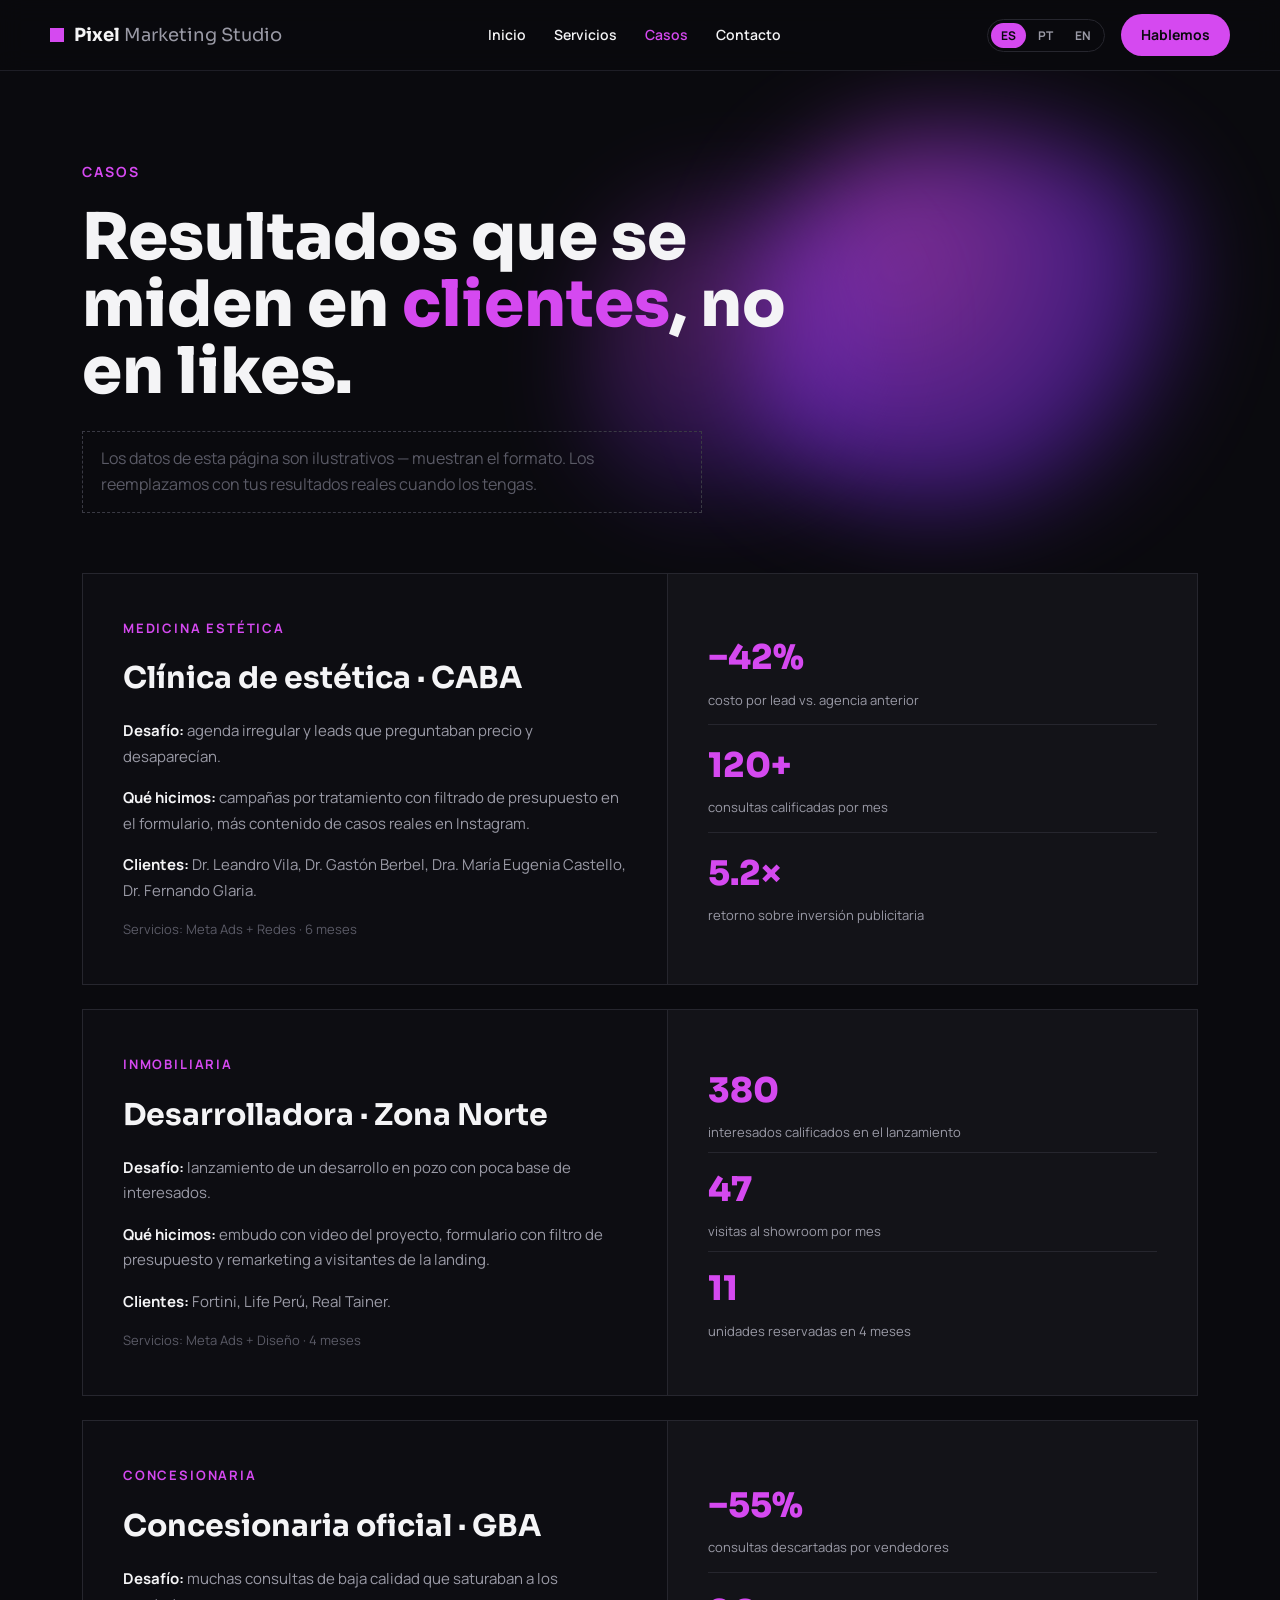
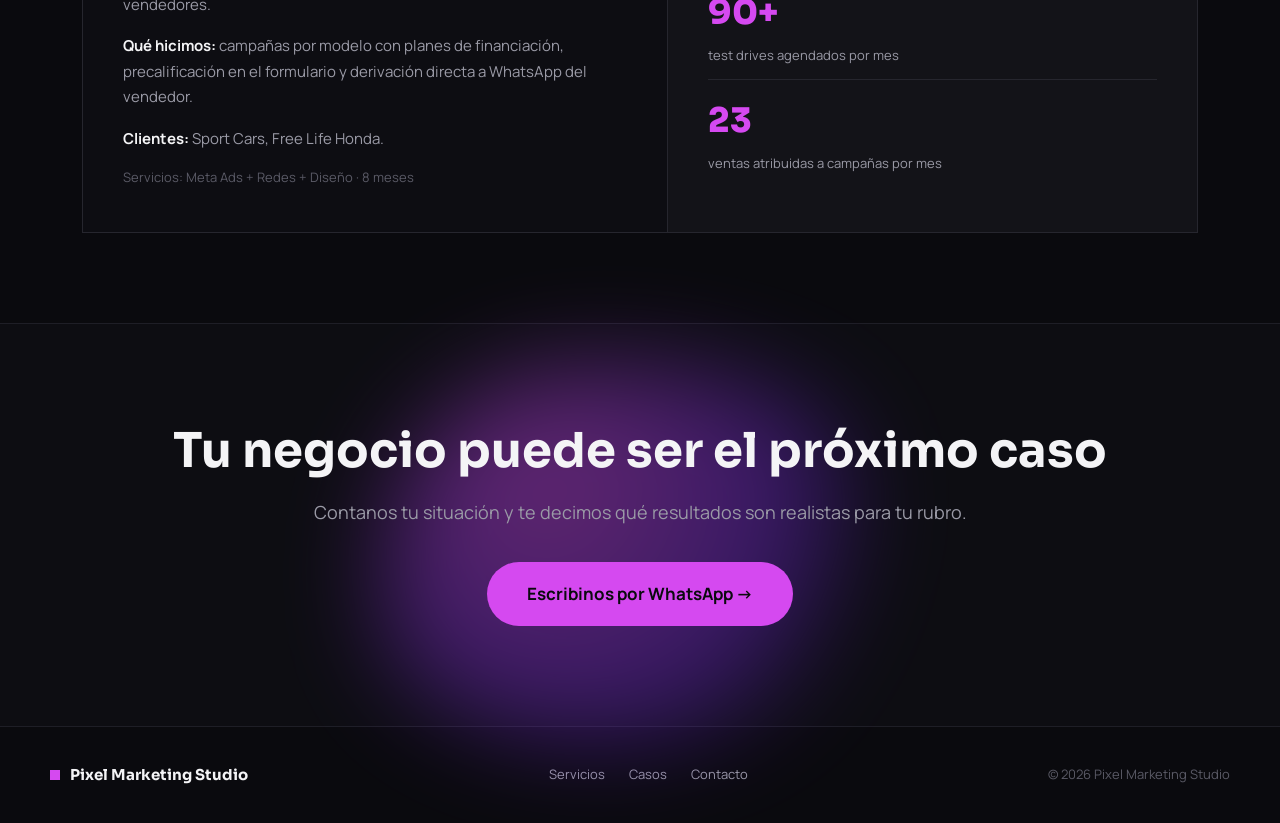
==== casos.html @ cdc68a5f "feat: optimizacion web y movil de pixel marketing studio" ====
<!DOCTYPE html>
<html lang="es">
<head>
  <meta charset="utf-8">
  <meta name="viewport" content="width=device-width, initial-scale=1">
  <title>Casos — Pixel Marketing Studio</title>
  <meta name="description" content="Resultados reales de nuestros clientes: medicina estética, inmobiliaria y concesionarias. Casos con métricas que se miden en clientes, no en likes.">
  <meta name="theme-color" content="#0A0A0E">
  <meta property="og:title" content="Casos — Pixel Marketing Studio">
  <meta property="og:description" content="Resultados que se miden en clientes, no en likes.">
  <link rel="preconnect" href="https://fonts.googleapis.com">
  <link rel="preconnect" href="https://fonts.gstatic.com" crossorigin>
  <link href="https://fonts.googleapis.com/css2?family=Sora:wght@400;600;700;800&family=Manrope:wght@400;500;600;700&display=swap" rel="stylesheet">
  <link rel="stylesheet" href="styles.css">
</head>
<body>

  <!-- NAV -->
  <nav class="nav">
    <div class="container nav__inner">
      <a href="index.html" class="nav__logo">
        <span class="nav__logo-dot"></span>
        <span class="nav__logo-text">Pixel<span> Marketing Studio</span></span>
      </a>
      <div class="nav__links">
        <a href="index.html">Inicio</a>
        <a href="servicios.html">Servicios</a>
        <a href="casos.html" class="active">Casos</a>
        <a href="contacto.html">Contacto</a>
      </div>
      <div class="nav__right">
        <div class="nav__lang">
          <span class="nav__lang-active">ES</span>
          <span class="nav__lang-inactive" title="Em breve">PT</span>
          <span class="nav__lang-inactive" title="Coming soon">EN</span>
        </div>
        <a href="#" data-wa-link class="btn btn--primary btn--sm" target="_blank">Hablemos</a>
        <button class="nav__burger" aria-label="Menú">
          <span></span><span></span><span></span>
        </button>
      </div>
    </div>
    <div class="nav__mobile-menu">
      <a href="index.html">Inicio</a>
      <a href="servicios.html">Servicios</a>
      <a href="casos.html" class="active">Casos</a>
      <a href="contacto.html">Contacto</a>
      <a href="#" data-wa-link class="btn btn--primary" target="_blank">Hablemos</a>
    </div>
  </nav>

  <!-- HEADER -->
  <section class="hero hero--page">
    <div class="container" style="position:relative;isolation:isolate">
      <div class="blob blob--hero-a" aria-hidden="true"></div>
      <div class="blob blob--hero-b" aria-hidden="true"></div>
      <p class="section-label section-label--lg">Casos</p>
      <h1 class="heading-xl" style="max-width:760px;text-wrap:pretty">Resultados que se miden en <span class="text-accent">clientes</span>, no en likes.</h1>
      <p class="text-dim" style="font-size:16px;line-height:1.6;max-width:620px;margin:26px 0 0;border:1px dashed #3A3A44;padding:14px 18px">Los datos de esta página son ilustrativos — muestran el formato. Los reemplazamos con tus resultados reales cuando los tengas.</p>
    </div>
  </section>

  <!-- CASOS -->
  <section>
    <div class="container" style="padding:0 32px 90px;display:grid;gap:24px">

      <!-- Caso 1 -->
      <div class="case-card animate-on-scroll">
        <div class="case-card__info">
          <p class="section-label" style="margin:0">Medicina estética</p>
          <h2 class="heading-sm">Clínica de estética · CABA</h2>
          <p class="text-muted" style="font-size:15px;line-height:1.7"><strong style="color:#F4F4F6">Desafío:</strong> agenda irregular y leads que preguntaban precio y desaparecían.</p>
          <p class="text-muted" style="font-size:15px;line-height:1.7"><strong style="color:#F4F4F6">Qué hicimos:</strong> campañas por tratamiento con filtrado de presupuesto en el formulario, más contenido de casos reales en Instagram.</p>
          <p class="text-muted" style="font-size:15px;line-height:1.7"><strong style="color:#F4F4F6">Clientes:</strong> Dr. Leandro Vila, Dr. Gastón Berbel, Dra. María Eugenia Castello, Dr. Fernando Glaria.</p>
          <p class="text-dim" style="font-size:13px;margin:auto 0 0">Servicios: Meta Ads + Redes · 6 meses</p>
        </div>
        <div class="case-card__stats">
          <div class="case-card__stat">
            <p class="case-card__stat-value">−42%</p>
            <p class="case-card__stat-label">costo por lead vs. agencia anterior</p>
          </div>
          <div class="case-card__stat">
            <p class="case-card__stat-value">120+</p>
            <p class="case-card__stat-label">consultas calificadas por mes</p>
          </div>
          <div class="case-card__stat">
            <p class="case-card__stat-value">5.2×</p>
            <p class="case-card__stat-label">retorno sobre inversión publicitaria</p>
          </div>
        </div>
      </div>

      <!-- Caso 2 -->
      <div class="case-card animate-on-scroll">
        <div class="case-card__info">
          <p class="section-label" style="margin:0">Inmobiliaria</p>
          <h2 class="heading-sm">Desarrolladora · Zona Norte</h2>
          <p class="text-muted" style="font-size:15px;line-height:1.7"><strong style="color:#F4F4F6">Desafío:</strong> lanzamiento de un desarrollo en pozo con poca base de interesados.</p>
          <p class="text-muted" style="font-size:15px;line-height:1.7"><strong style="color:#F4F4F6">Qué hicimos:</strong> embudo con video del proyecto, formulario con filtro de presupuesto y remarketing a visitantes de la landing.</p>
          <p class="text-muted" style="font-size:15px;line-height:1.7"><strong style="color:#F4F4F6">Clientes:</strong> Fortini, Life Perú, Real Tainer.</p>
          <p class="text-dim" style="font-size:13px;margin:auto 0 0">Servicios: Meta Ads + Diseño · 4 meses</p>
        </div>
        <div class="case-card__stats">
          <div class="case-card__stat">
            <p class="case-card__stat-value">380</p>
            <p class="case-card__stat-label">interesados calificados en el lanzamiento</p>
          </div>
          <div class="case-card__stat">
            <p class="case-card__stat-value">47</p>
            <p class="case-card__stat-label">visitas al showroom por mes</p>
          </div>
          <div class="case-card__stat">
            <p class="case-card__stat-value">11</p>
            <p class="case-card__stat-label">unidades reservadas en 4 meses</p>
          </div>
        </div>
      </div>

      <!-- Caso 3 -->
      <div class="case-card animate-on-scroll">
        <div class="case-card__info">
          <p class="section-label" style="margin:0">Concesionaria</p>
          <h2 class="heading-sm">Concesionaria oficial · GBA</h2>
          <p class="text-muted" style="font-size:15px;line-height:1.7"><strong style="color:#F4F4F6">Desafío:</strong> muchas consultas de baja calidad que saturaban a los vendedores.</p>
          <p class="text-muted" style="font-size:15px;line-height:1.7"><strong style="color:#F4F4F6">Qué hicimos:</strong> campañas por modelo con planes de financiación, precalificación en el formulario y derivación directa a WhatsApp del vendedor.</p>
          <p class="text-muted" style="font-size:15px;line-height:1.7"><strong style="color:#F4F4F6">Clientes:</strong> Sport Cars, Free Life Honda.</p>
          <p class="text-dim" style="font-size:13px;margin:auto 0 0">Servicios: Meta Ads + Redes + Diseño · 8 meses</p>
        </div>
        <div class="case-card__stats">
          <div class="case-card__stat">
            <p class="case-card__stat-value">−55%</p>
            <p class="case-card__stat-label">consultas descartadas por vendedores</p>
          </div>
          <div class="case-card__stat">
            <p class="case-card__stat-value">90+</p>
            <p class="case-card__stat-label">test drives agendados por mes</p>
          </div>
          <div class="case-card__stat">
            <p class="case-card__stat-value">23</p>
            <p class="case-card__stat-label">ventas atribuidas a campañas por mes</p>
          </div>
        </div>
      </div>

    </div>
  </section>

  <!-- CTA -->
  <section class="section--alt">
    <div class="container cta-section" style="position:relative;isolation:isolate;padding:100px 32px">
      <div class="blob blob--cta" aria-hidden="true"></div>
      <h2 class="heading-lg animate-on-scroll" style="margin-bottom:20px;text-wrap:pretty">Tu negocio puede ser el próximo caso</h2>
      <p class="text-muted animate-on-scroll" style="font-size:18px;margin-bottom:36px">Contanos tu situación y te decimos qué resultados son realistas para tu rubro.</p>
      <a href="#" data-wa-link class="btn btn--primary btn--lg animate-on-scroll" target="_blank">Escribinos por WhatsApp →</a>
    </div>
  </section>

  <!-- FOOTER -->
  <footer class="footer">
    <div class="container footer__inner">
      <div class="footer__brand">
        <span class="footer__brand-dot"></span>
        <span class="footer__brand-name">Pixel Marketing Studio</span>
      </div>
      <div class="footer__links">
        <a href="servicios.html">Servicios</a>
        <a href="casos.html">Casos</a>
        <a href="contacto.html">Contacto</a>
      </div>
      <p class="footer__copy">© 2026 Pixel Marketing Studio</p>
    </div>
  </footer>

  <script src="main.js"></script>
</body>
</html>
---- styles.css ----
/* ═══════════════════════════════════════════════════════════
   Pixel Marketing Studio — Design System
   ═══════════════════════════════════════════════════════════ */

/* ── Reset & Base ─────────────────────────────────────── */
*,*::before,*::after{box-sizing:border-box;margin:0;padding:0}
html{scroll-behavior:smooth;-webkit-text-size-adjust:100%}
body{margin:0;background:#0A0A0E;color:#F4F4F6;font-family:'Manrope',sans-serif;line-height:1.6;overflow-x:hidden}
a{color:#F4F4F6;text-decoration:none;transition:color .25s ease}
a:hover{color:#D549F0}
::selection{background:#D549F0;color:#0A0A0E}
img{max-width:100%;height:auto;display:block}

/* ── Animations ───────────────────────────────────────── */
@keyframes pixelBlink{
  0%,100%{opacity:.12;transform:scale(.85)}
  50%{opacity:1;transform:scale(1)}
}
@keyframes splashText{
  from{opacity:0;transform:translateY(10px)}
  to{opacity:1;transform:translateY(0)}
}
@keyframes blobMorph{
  0%{border-radius:42% 58% 55% 45%/55% 45% 62% 38%;transform:translate(0,0) rotate(0deg) scale(1)}
  50%{border-radius:58% 42% 40% 60%/45% 60% 40% 55%;transform:translate(40px,-30px) rotate(10deg) scale(1.1)}
  100%{border-radius:45% 55% 60% 40%/60% 40% 55% 45%;transform:translate(-30px,25px) rotate(-8deg) scale(.95)}
}
@keyframes fadeIn{
  from{opacity:0;transform:translateY(20px)}
  to{opacity:1;transform:translateY(0)}
}
@keyframes fadeOut{
  from{opacity:1}
  to{opacity:0}
}

/* ── Utility ──────────────────────────────────────────── */
.container{max-width:1180px;margin:0 auto;padding-left:32px;padding-right:32px}
.section-label{color:#D549F0;font-weight:700;font-size:13px;letter-spacing:.14em;text-transform:uppercase;margin:0 0 14px}
.section-label--lg{font-size:14px;margin-bottom:20px}
.heading-xl{font-family:'Sora',sans-serif;font-weight:800;font-size:clamp(38px,5.5vw,64px);line-height:1.05;margin:0}
.heading-lg{font-family:'Sora',sans-serif;font-weight:700;font-size:clamp(30px,4.5vw,48px);line-height:1.12;margin:0}
.heading-md{font-family:'Sora',sans-serif;font-weight:700;font-size:clamp(24px,3.5vw,40px);margin:0}
.heading-sm{font-family:'Sora',sans-serif;font-weight:700;font-size:clamp(20px,2.5vw,30px);margin:0}
.text-muted{color:#9A9AA6}
.text-dim{color:#5A5A66}
.text-accent{color:#D549F0}
.sora{font-family:'Sora',sans-serif}

/* ── Blob (decorative gradient) ───────────────────────── */
.blob{position:absolute;pointer-events:none;z-index:-1;
  background:radial-gradient(circle at 32% 32%,#E44FFF 0%,#6D28D9 58%,transparent 76%);
  filter:blur(48px);border-radius:42% 58% 55% 45%/55% 45% 62% 38%}
.blob--hero-a{width:min(460px,50vw);height:380px;top:-30px;right:20px;opacity:.55;animation:blobMorph 18s ease-in-out 0s infinite alternate}
.blob--hero-b{width:min(320px,35vw);height:300px;bottom:10px;left:46%;opacity:.28;animation:blobMorph 14s ease-in-out -6s infinite alternate}
.blob--cta{width:min(520px,60vw);height:380px;top:40px;left:50%;margin-left:-260px;opacity:.4;animation:blobMorph 16s ease-in-out -3s infinite alternate}
.blob--lema{width:min(480px,55vw);height:360px;top:60px;left:50%;margin-left:-240px;opacity:.32;animation:blobMorph 17s ease-in-out -2s infinite alternate}

/* ── Splash Screen ────────────────────────────────────── */
.splash{position:fixed;inset:0;background:#0A0A0E;z-index:100;display:flex;flex-direction:column;align-items:center;justify-content:center;gap:28px;transition:opacity .6s ease}
.splash.fade-out{opacity:0;pointer-events:none}
.splash__grid{display:grid;grid-template-columns:repeat(3,20px);gap:7px}
.splash__pixel{width:20px;height:20px}
.splash__text{display:flex;flex-direction:column;align-items:center;gap:6px;animation:splashText .7s ease .3s both}
.splash__brand{font-family:'Sora',sans-serif;font-weight:800;font-size:30px;color:#F4F4F6;letter-spacing:-.02em}
.splash__sub{font-family:'Manrope',sans-serif;font-weight:600;font-size:13px;color:#9A9AA6;letter-spacing:.28em;text-transform:uppercase}

/* ── Nav ──────────────────────────────────────────────── */
.nav{position:sticky;top:0;z-index:50;background:rgba(10,10,14,.85);backdrop-filter:blur(12px);-webkit-backdrop-filter:blur(12px);border-bottom:1px solid #1E1E26}
.nav__inner{display:flex;align-items:center;justify-content:space-between;gap:24px;padding:14px 0}
.nav__logo{display:flex;align-items:center;gap:10px}
.nav__logo-dot{width:14px;height:14px;background:#D549F0;display:inline-block;flex-shrink:0}
.nav__logo-text{font-family:'Sora',sans-serif;font-weight:700;font-size:18px;color:#F4F4F6}
.nav__logo-text span{color:#9A9AA6;font-weight:400}
.nav__links{display:flex;align-items:center;gap:28px;font-size:14px;font-weight:600}
.nav__links a.active{color:#D549F0}
.nav__right{display:flex;align-items:center;gap:16px}
.nav__lang{display:flex;gap:2px;border:1px solid #26262E;border-radius:999px;padding:3px;font-size:12px;font-weight:700}
.nav__lang-active{background:#D549F0;color:#0A0A0E;padding:3px 10px;border-radius:999px}
.nav__lang-inactive{color:#9A9AA6;padding:3px 10px}

/* Mobile burger */
.nav__burger{display:none;flex-direction:column;gap:5px;background:none;border:none;cursor:pointer;padding:6px;z-index:60}
.nav__burger span{display:block;width:24px;height:2px;background:#F4F4F6;border-radius:2px;transition:all .3s ease}
.nav__burger.open span:nth-child(1){transform:rotate(45deg) translate(5px,5px)}
.nav__burger.open span:nth-child(2){opacity:0}
.nav__burger.open span:nth-child(3){transform:rotate(-45deg) translate(5px,-5px)}

/* Mobile menu overlay */
.nav__mobile-menu{display:none;position:fixed;inset:0;top:56px;background:rgba(10,10,14,.97);backdrop-filter:blur(20px);-webkit-backdrop-filter:blur(20px);z-index:49;flex-direction:column;align-items:center;justify-content:center;gap:32px}
.nav__mobile-menu.open{display:flex}
.nav__mobile-menu a{font-family:'Sora',sans-serif;font-size:22px;font-weight:700;color:#F4F4F6;transition:color .25s}
.nav__mobile-menu a:hover,.nav__mobile-menu a.active{color:#D549F0}

/* ── Buttons ──────────────────────────────────────────── */
.btn{display:inline-block;padding:16px 32px;border-radius:999px;font-weight:700;font-size:16px;text-align:center;transition:all .25s ease;cursor:pointer;border:none;font-family:'Manrope',sans-serif}
.btn--primary{background:#D549F0;color:#0A0A0E}
.btn--primary:hover{background:#E272FF;color:#0A0A0E}
.btn--outline{border:1px solid #3A3A44;color:#F4F4F6;background:transparent}
.btn--outline:hover{border-color:#D549F0;color:#D549F0}
.btn--sm{padding:10px 20px;font-size:14px}
.btn--lg{padding:18px 40px;font-size:17px}

/* ── Cards ────────────────────────────────────────────── */
.card{border:1px solid #26262E;padding:36px 32px;display:flex;flex-direction:column;gap:14px;transition:border-color .3s ease}
.card:hover{border-color:#3A3A44}
.card__num{font-family:'Sora',sans-serif;color:#3A3A44;font-size:15px;font-weight:700;margin:0}
.card__title{font-family:'Sora',sans-serif;font-size:22px;font-weight:700;margin:0}
.card__desc{color:#9A9AA6;font-size:15px;line-height:1.65;margin:0}

/* Service detail card */
.svc-card{background:#131318;border:1px solid #26262E;padding:26px 28px;display:flex;gap:18px;align-items:flex-start;transition:border-color .3s ease}
.svc-card:hover{border-color:#3A3A44}
.svc-card__dot{width:10px;height:10px;background:#D549F0;flex-shrink:0;margin-top:7px}
.svc-card__title{font-family:'Sora',sans-serif;font-size:17px;font-weight:700;margin:0 0 6px}
.svc-card__desc{color:#9A9AA6;font-size:14px;line-height:1.6;margin:0}

/* Case card */
.case-card{background:#0D0D12;border:1px solid #26262E;display:grid;grid-template-columns:1.1fr 1fr;overflow:hidden}
.case-card__info{padding:44px 40px;display:flex;flex-direction:column;gap:16px}
.case-card__stats{background:#131318;border-left:1px solid #26262E;padding:44px 40px;display:grid;grid-template-rows:repeat(3,1fr)}
.case-card__stat{display:flex;flex-direction:column;justify-content:center}
.case-card__stat:not(:last-child){border-bottom:1px solid #26262E}
.case-card__stat-value{font-family:'Sora',sans-serif;font-weight:800;font-size:clamp(26px,3vw,34px);margin:0;color:#D549F0}
.case-card__stat-label{color:#9A9AA6;font-size:13px;margin:4px 0 0}

/* ── Process steps ────────────────────────────────────── */
.process-grid{display:grid;grid-template-columns:repeat(4,1fr);gap:20px}
.process-step{display:flex;flex-direction:column;gap:12px;border-top:2px solid #26262E;padding-top:20px}
.process-step:first-child{border-top-color:#D549F0}
.process-step__week{font-family:'Sora',sans-serif;color:#D549F0;font-weight:700;font-size:14px;margin:0}
.process-step__title{font-family:'Sora',sans-serif;font-size:19px;font-weight:700;margin:0}
.process-step__desc{color:#9A9AA6;font-size:14px;line-height:1.6;margin:0}

/* ── Section Separators ───────────────────────────────── */
.section--alt{border-top:1px solid #1E1E26;background:#0D0D12}
.section--border{border-top:1px solid #1E1E26}

/* ── Hero ──────────────────────────────────────────────── */
.hero{padding:110px 0 90px;position:relative;isolation:isolate}
.hero--page{padding:90px 0 60px}
.hero__pixel-grid{position:absolute;top:70px;right:40px;display:grid;grid-template-columns:repeat(4,12px);gap:8px;opacity:.9}
.hero__pixel{width:12px;height:12px}

/* ── CTA Section ──────────────────────────────────────── */
.cta-section{padding:110px 0;text-align:center;position:relative;isolation:isolate}

/* ── Footer ───────────────────────────────────────────── */
.footer{border-top:1px solid #1E1E26}
.footer__inner{display:flex;justify-content:space-between;align-items:center;gap:24px;flex-wrap:wrap;padding:36px 0}
.footer__brand{display:flex;align-items:center;gap:10px}
.footer__brand-dot{width:10px;height:10px;background:#D549F0;display:inline-block}
.footer__brand-name{font-family:'Sora',sans-serif;font-weight:700;font-size:15px}
.footer__links{display:flex;gap:24px;font-size:13px}
.footer__links a{color:#9A9AA6}
.footer__links a:hover{color:#D549F0}
.footer__copy{font-size:13px;color:#5A5A66}

/* ── Contact page ─────────────────────────────────────── */
.contact-grid{display:grid;grid-template-columns:1fr 1fr;gap:70px;align-items:start;position:relative;isolation:isolate;padding:90px 0 100px}
.contact-box{background:#131318;border:1px solid #26262E;padding:26px 28px;transition:border-color .3s ease}
.contact-box:hover{border-color:#3A3A44}
.contact-box--wa{display:flex;align-items:center;gap:18px}
.contact-wa-icon{width:48px;height:48px;background:#D549F0;border-radius:12px;display:flex;align-items:center;justify-content:center;flex-shrink:0}

/* Form */
.form{background:#0D0D12;border:1px solid #26262E;padding:44px 40px;display:flex;flex-direction:column;gap:20px}
.form__group{display:flex;flex-direction:column;gap:8px}
.form__label{font-size:13px;font-weight:700;color:#9A9AA6}
.form__input,.form__select,.form__textarea{background:#131318;border:1px solid #26262E;color:#F4F4F6;padding:14px 16px;font-size:15px;font-family:'Manrope',sans-serif;outline:none;border-radius:0;transition:border-color .25s ease;width:100%}
.form__input:focus,.form__select:focus,.form__textarea:focus{border-color:#D549F0}
.form__input::placeholder,.form__textarea::placeholder{color:#5A5A66}
.form__textarea{resize:vertical}
.form__hint{font-size:12px;color:#5A5A66;text-align:center}

/* ── Service detail layout ────────────────────────────── */
.svc-detail{display:grid;grid-template-columns:1fr 1.2fr;gap:60px;align-items:start;padding:80px 0}
.svc-detail__left{display:flex;flex-direction:column;gap:16px;position:sticky;top:100px}
.svc-detail__right{display:grid;gap:16px}

/* ── Pixel Grid (decorative) ──────────────────────────── */
.pixel-grid-deco{display:grid;grid-template-columns:repeat(2,1fr);gap:20px}

/* ── Scroll Animations ────────────────────────────────── */
.animate-on-scroll{opacity:0;transform:translateY(20px);transition:opacity .6s ease,transform .6s ease}
.animate-on-scroll.visible{opacity:1;transform:translateY(0)}

/* ═══════════════════════════════════════════════════════════
   RESPONSIVE
   ═══════════════════════════════════════════════════════════ */

@media(max-width:900px){
  .container{padding-left:20px;padding-right:20px}

  /* Nav */
  .nav__links,.nav__lang{display:none}
  .nav__burger{display:flex}
  .nav__right .btn--sm{padding:8px 16px;font-size:13px}

  /* Hero */
  .hero{padding:70px 0 60px}
  .hero--page{padding:60px 0 40px}
  .hero__pixel-grid{display:none}

  /* Services grid */
  .pixel-grid-deco{grid-template-columns:1fr}

  /* Service detail */
  .svc-detail{grid-template-columns:1fr;gap:32px;padding:50px 0}
  .svc-detail__left{position:static}

  /* Process */
  .process-grid{grid-template-columns:repeat(2,1fr);gap:16px}

  /* Case cards */
  .case-card{grid-template-columns:1fr}
  .case-card__stats{border-left:none;border-top:1px solid #26262E}
  .case-card__info{padding:28px 24px}
  .case-card__stats{padding:28px 24px}

  /* Contact */
  .contact-grid{grid-template-columns:1fr;gap:40px;padding:60px 0 70px}
  .form{padding:32px 24px}

  /* CTA */
  .cta-section{padding:70px 0}

  /* Footer */
  .footer__inner{flex-direction:column;text-align:center;gap:16px}

  /* Blobs smaller on mobile */
  .blob{filter:blur(36px)}
  .blob--hero-a{width:260px;height:220px}
  .blob--hero-b{width:200px;height:180px}
  .blob--cta{width:300px;height:250px;margin-left:-150px}
  .blob--lema{width:280px;height:230px;margin-left:-140px}
}

@media(max-width:600px){
  .container{padding-left:16px;padding-right:16px}

  /* Process */
  .process-grid{grid-template-columns:1fr}

  /* Buttons */
  .btn{padding:14px 24px;font-size:15px;width:100%}
  .btn--lg{padding:16px 28px;font-size:16px}

  /* Cards */
  .card{padding:28px 24px}

  /* Sections */
  .hero{padding:50px 0 40px}
  .cta-section{padding:50px 0}
}
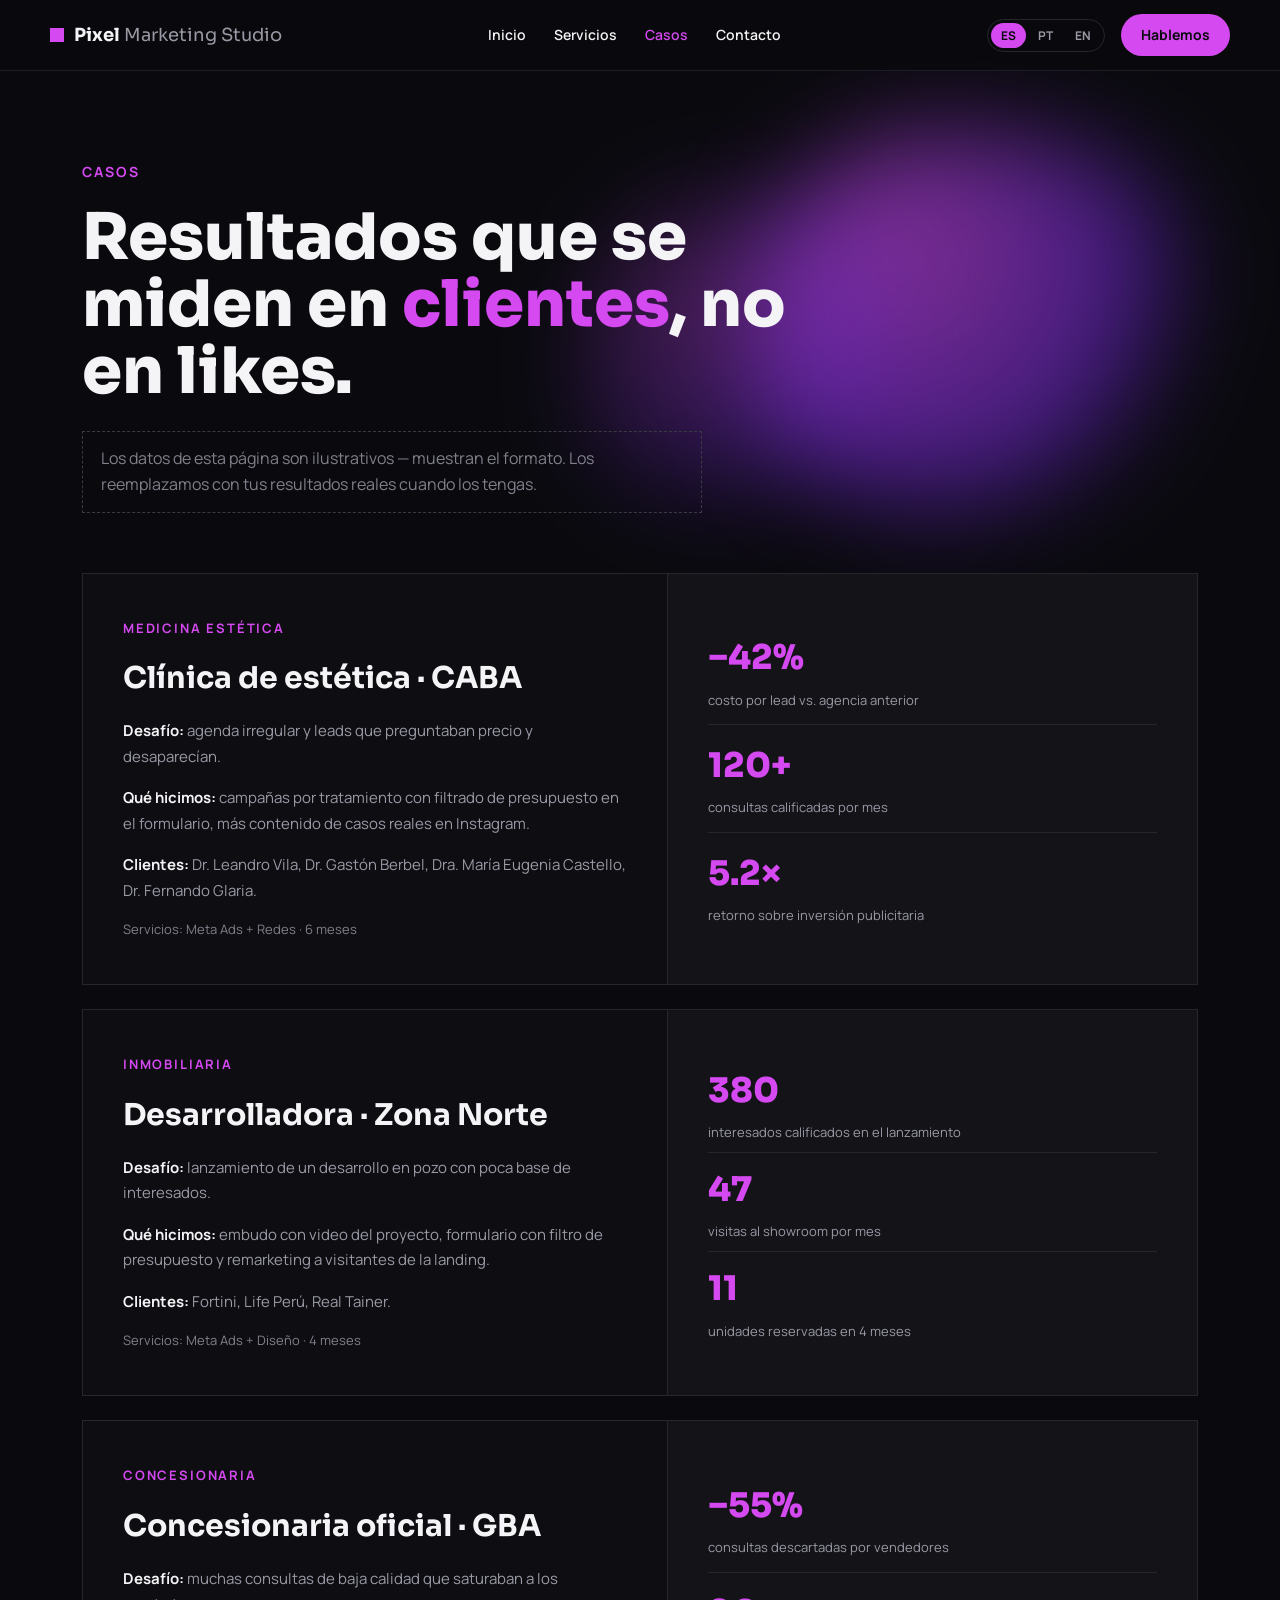
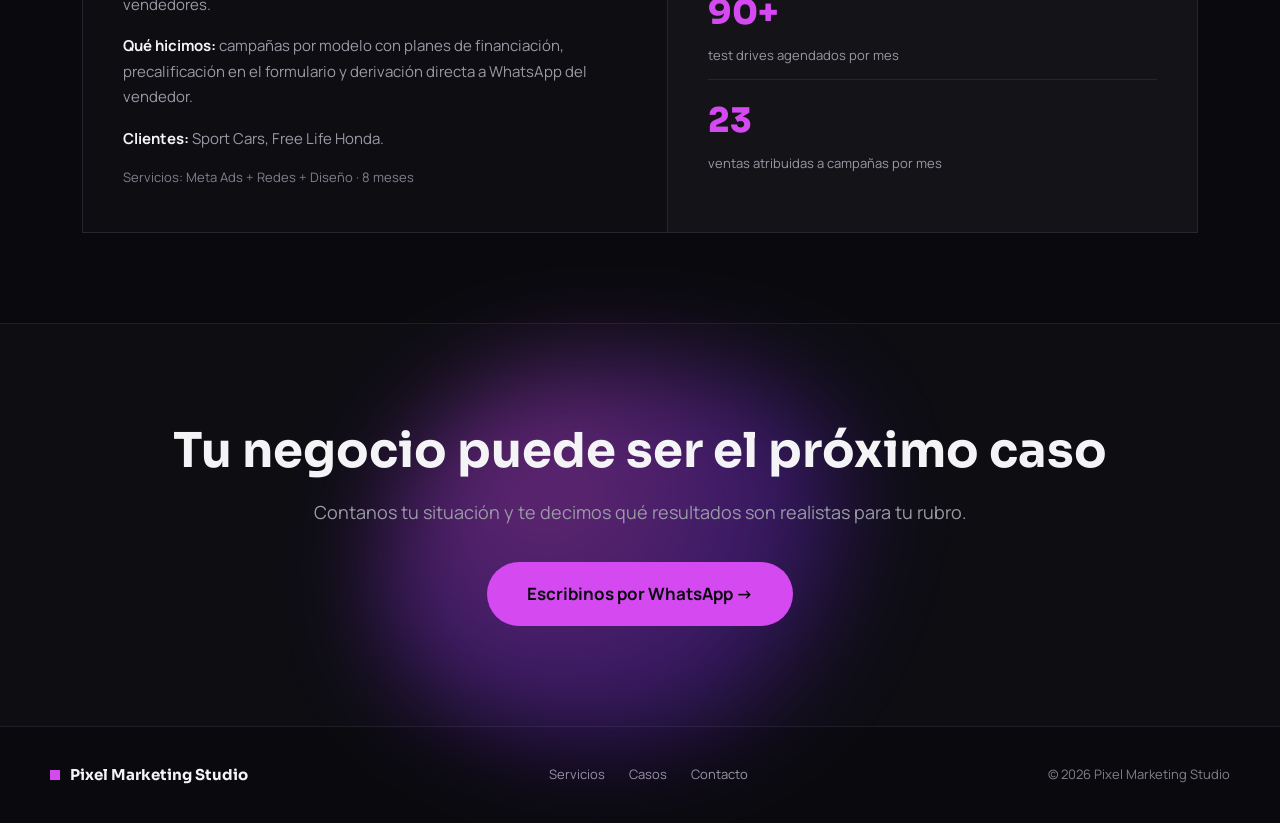
==== commit 7eec0235: "fix: accesibilidad, robustez sin JS y SEO - Splash solo en la primera visita, se oculta por CSS aunq" ====
--- a/casos.html
+++ b/casos.html
@@ -4,19 +4,31 @@
   <meta charset="utf-8">
   <meta name="viewport" content="width=device-width, initial-scale=1">
   <title>Casos — Pixel Marketing Studio</title>
-  <meta name="description" content="Resultados reales de nuestros clientes: medicina estética, inmobiliaria y concesionarias. Casos con métricas que se miden en clientes, no en likes.">
+  <meta name="description" content="Cómo medimos resultados en medicina estética, inmobiliarias y concesionarias: métricas que se miden en clientes, no en likes.">
   <meta name="theme-color" content="#0A0A0E">
+  <script>document.documentElement.classList.add('js')</script>
+  <link rel="canonical" href="https://agustinlago88.github.io/pixel/casos.html">
+  <link rel="icon" href="favicon.svg" type="image/svg+xml">
   <meta property="og:title" content="Casos — Pixel Marketing Studio">
   <meta property="og:description" content="Resultados que se miden en clientes, no en likes.">
+  <meta property="og:type" content="website">
+  <meta property="og:url" content="https://agustinlago88.github.io/pixel/casos.html">
+  <meta property="og:site_name" content="Pixel Marketing Studio">
+  <meta property="og:locale" content="es_AR">
+  <meta property="og:image" content="https://agustinlago88.github.io/pixel/og-image.png">
+  <meta property="og:image:width" content="1200">
+  <meta property="og:image:height" content="630">
+  <meta name="twitter:card" content="summary_large_image">
   <link rel="preconnect" href="https://fonts.googleapis.com">
   <link rel="preconnect" href="https://fonts.gstatic.com" crossorigin>
   <link href="https://fonts.googleapis.com/css2?family=Sora:wght@400;600;700;800&family=Manrope:wght@400;500;600;700&display=swap" rel="stylesheet">
   <link rel="stylesheet" href="styles.css">
 </head>
 <body>
+  <a class="skip-link" href="#main">Saltar al contenido</a>
 
   <!-- NAV -->
-  <nav class="nav">
+  <nav class="nav" aria-label="Principal">
     <div class="container nav__inner">
       <a href="index.html" class="nav__logo">
         <span class="nav__logo-dot"></span>
@@ -25,29 +37,31 @@
       <div class="nav__links">
         <a href="index.html">Inicio</a>
         <a href="servicios.html">Servicios</a>
-        <a href="casos.html" class="active">Casos</a>
+        <a href="casos.html" class="active" aria-current="page">Casos</a>
         <a href="contacto.html">Contacto</a>
       </div>
       <div class="nav__right">
-        <div class="nav__lang">
+        <div class="nav__lang" aria-hidden="true">
           <span class="nav__lang-active">ES</span>
           <span class="nav__lang-inactive" title="Em breve">PT</span>
           <span class="nav__lang-inactive" title="Coming soon">EN</span>
         </div>
-        <a href="#" data-wa-link class="btn btn--primary btn--sm" target="_blank">Hablemos</a>
-        <button class="nav__burger" aria-label="Menú">
+        <a href="https://wa.me/5491173655126?text=%C2%A1Hola!%20Quiero%20informaci%C3%B3n%20sobre%20sus%20servicios." rel="noopener" data-wa-link class="btn btn--primary btn--sm" target="_blank">Hablemos</a>
+        <button class="nav__burger" type="button" aria-label="Abrir menú" aria-expanded="false" aria-controls="mobileMenu">
           <span></span><span></span><span></span>
         </button>
       </div>
     </div>
-    <div class="nav__mobile-menu">
+    <div class="nav__mobile-menu" id="mobileMenu">
       <a href="index.html">Inicio</a>
       <a href="servicios.html">Servicios</a>
-      <a href="casos.html" class="active">Casos</a>
+      <a href="casos.html" class="active" aria-current="page">Casos</a>
       <a href="contacto.html">Contacto</a>
-      <a href="#" data-wa-link class="btn btn--primary" target="_blank">Hablemos</a>
+      <a href="https://wa.me/5491173655126?text=%C2%A1Hola!%20Quiero%20informaci%C3%B3n%20sobre%20sus%20servicios." rel="noopener" data-wa-link class="btn btn--primary" target="_blank">Hablemos</a>
     </div>
   </nav>
+
+  <main id="main">
 
   <!-- HEADER -->
   <section class="hero hero--page">
@@ -151,9 +165,11 @@
       <div class="blob blob--cta" aria-hidden="true"></div>
       <h2 class="heading-lg animate-on-scroll" style="margin-bottom:20px;text-wrap:pretty">Tu negocio puede ser el próximo caso</h2>
       <p class="text-muted animate-on-scroll" style="font-size:18px;margin-bottom:36px">Contanos tu situación y te decimos qué resultados son realistas para tu rubro.</p>
-      <a href="#" data-wa-link class="btn btn--primary btn--lg animate-on-scroll" target="_blank">Escribinos por WhatsApp →</a>
+      <a href="https://wa.me/5491173655126?text=%C2%A1Hola!%20Quiero%20informaci%C3%B3n%20sobre%20sus%20servicios." rel="noopener" data-wa-link class="btn btn--primary btn--lg animate-on-scroll" target="_blank">Escribinos por WhatsApp →</a>
     </div>
   </section>
+
+  </main>
 
   <!-- FOOTER -->
   <footer class="footer">
--- a/styles.css
+++ b/styles.css
@@ -11,6 +11,16 @@
 ::selection{background:#D549F0;color:#0A0A0E}
 img{max-width:100%;height:auto;display:block}
 
+/* ── Focus & skip link ────────────────────────────────── */
+:focus{outline:none}
+:focus-visible{outline:2px solid #D549F0;outline-offset:3px}
+.btn:focus-visible{outline-offset:4px}
+.skip-link{position:absolute;left:16px;top:-60px;z-index:200;background:#D549F0;color:#0A0A0E;font-weight:700;padding:10px 18px;border-radius:999px;transition:top .2s ease}
+.skip-link:hover,.skip-link:focus{color:#0A0A0E}
+.skip-link:focus{top:12px}
+.sr-only{position:absolute;width:1px;height:1px;padding:0;margin:-1px;overflow:hidden;clip:rect(0,0,0,0);white-space:nowrap;border:0}
+a.text-accent:hover{text-decoration:underline;text-underline-offset:4px}
+
 /* ── Animations ───────────────────────────────────────── */
 @keyframes pixelBlink{
   0%,100%{opacity:.12;transform:scale(.85)}
@@ -31,7 +41,7 @@
 }
 @keyframes fadeOut{
   from{opacity:1}
-  to{opacity:0}
+  to{opacity:0;visibility:hidden;pointer-events:none}
 }
 
 /* ── Utility ──────────────────────────────────────────── */
@@ -43,7 +53,7 @@
 .heading-md{font-family:'Sora',sans-serif;font-weight:700;font-size:clamp(24px,3.5vw,40px);margin:0}
 .heading-sm{font-family:'Sora',sans-serif;font-weight:700;font-size:clamp(20px,2.5vw,30px);margin:0}
 .text-muted{color:#9A9AA6}
-.text-dim{color:#5A5A66}
+.text-dim{color:#80808C}
 .text-accent{color:#D549F0}
 .sora{font-family:'Sora',sans-serif}
 
@@ -57,8 +67,11 @@
 .blob--lema{width:min(480px,55vw);height:360px;top:60px;left:50%;margin-left:-240px;opacity:.32;animation:blobMorph 17s ease-in-out -2s infinite alternate}
 
 /* ── Splash Screen ────────────────────────────────────── */
-.splash{position:fixed;inset:0;background:#0A0A0E;z-index:100;display:flex;flex-direction:column;align-items:center;justify-content:center;gap:28px;transition:opacity .6s ease}
+.splash{position:fixed;inset:0;background:#0A0A0E;z-index:100;display:none;flex-direction:column;align-items:center;justify-content:center;gap:28px;transition:opacity .6s ease}
 .splash.fade-out{opacity:0;pointer-events:none}
+/* Splash only on the first visit of the session (class set inline in <head>).
+   The CSS animation hides it on its own even if main.js never runs. */
+.show-splash .splash{display:flex;animation:fadeOut .6s ease 1.7s forwards}
 .splash__grid{display:grid;grid-template-columns:repeat(3,20px);gap:7px}
 .splash__pixel{width:20px;height:20px}
 .splash__text{display:flex;flex-direction:column;align-items:center;gap:6px;animation:splashText .7s ease .3s both}
@@ -70,7 +83,7 @@
 .nav__inner{display:flex;align-items:center;justify-content:space-between;gap:24px;padding:14px 0}
 .nav__logo{display:flex;align-items:center;gap:10px}
 .nav__logo-dot{width:14px;height:14px;background:#D549F0;display:inline-block;flex-shrink:0}
-.nav__logo-text{font-family:'Sora',sans-serif;font-weight:700;font-size:18px;color:#F4F4F6}
+.nav__logo-text{font-family:'Sora',sans-serif;font-weight:700;font-size:18px;color:#F4F4F6;white-space:nowrap}
 .nav__logo-text span{color:#9A9AA6;font-weight:400}
 .nav__links{display:flex;align-items:center;gap:28px;font-size:14px;font-weight:600}
 .nav__links a.active{color:#D549F0}
@@ -80,14 +93,14 @@
 .nav__lang-inactive{color:#9A9AA6;padding:3px 10px}
 
 /* Mobile burger */
-.nav__burger{display:none;flex-direction:column;gap:5px;background:none;border:none;cursor:pointer;padding:6px;z-index:60}
+.nav__burger{display:none;flex-direction:column;justify-content:center;align-items:center;gap:5px;background:none;border:none;cursor:pointer;width:44px;height:44px;padding:0;z-index:60}
 .nav__burger span{display:block;width:24px;height:2px;background:#F4F4F6;border-radius:2px;transition:all .3s ease}
 .nav__burger.open span:nth-child(1){transform:rotate(45deg) translate(5px,5px)}
 .nav__burger.open span:nth-child(2){opacity:0}
 .nav__burger.open span:nth-child(3){transform:rotate(-45deg) translate(5px,-5px)}
 
 /* Mobile menu overlay */
-.nav__mobile-menu{display:none;position:fixed;inset:0;top:56px;background:rgba(10,10,14,.97);backdrop-filter:blur(20px);-webkit-backdrop-filter:blur(20px);z-index:49;flex-direction:column;align-items:center;justify-content:center;gap:32px}
+.nav__mobile-menu{display:none;position:fixed;inset:0;top:var(--nav-h,64px);background:rgba(10,10,14,.97);backdrop-filter:blur(20px);-webkit-backdrop-filter:blur(20px);z-index:49;flex-direction:column;align-items:center;justify-content:center;gap:32px}
 .nav__mobile-menu.open{display:flex}
 .nav__mobile-menu a{font-family:'Sora',sans-serif;font-size:22px;font-weight:700;color:#F4F4F6;transition:color .25s}
 .nav__mobile-menu a:hover,.nav__mobile-menu a.active{color:#D549F0}
@@ -96,7 +109,7 @@
 .btn{display:inline-block;padding:16px 32px;border-radius:999px;font-weight:700;font-size:16px;text-align:center;transition:all .25s ease;cursor:pointer;border:none;font-family:'Manrope',sans-serif}
 .btn--primary{background:#D549F0;color:#0A0A0E}
 .btn--primary:hover{background:#E272FF;color:#0A0A0E}
-.btn--outline{border:1px solid #3A3A44;color:#F4F4F6;background:transparent}
+.btn--outline{border:1px solid #64646F;color:#F4F4F6;background:transparent}
 .btn--outline:hover{border-color:#D549F0;color:#D549F0}
 .btn--sm{padding:10px 20px;font-size:14px}
 .btn--lg{padding:18px 40px;font-size:17px}
@@ -104,7 +117,7 @@
 /* ── Cards ────────────────────────────────────────────── */
 .card{border:1px solid #26262E;padding:36px 32px;display:flex;flex-direction:column;gap:14px;transition:border-color .3s ease}
 .card:hover{border-color:#3A3A44}
-.card__num{font-family:'Sora',sans-serif;color:#3A3A44;font-size:15px;font-weight:700;margin:0}
+.card__num{font-family:'Sora',sans-serif;color:#80808C;font-size:15px;font-weight:700;margin:0}
 .card__title{font-family:'Sora',sans-serif;font-size:22px;font-weight:700;margin:0}
 .card__desc{color:#9A9AA6;font-size:15px;line-height:1.65;margin:0}
 
@@ -154,7 +167,7 @@
 .footer__links{display:flex;gap:24px;font-size:13px}
 .footer__links a{color:#9A9AA6}
 .footer__links a:hover{color:#D549F0}
-.footer__copy{font-size:13px;color:#5A5A66}
+.footer__copy{font-size:13px;color:#80808C}
 
 /* ── Contact page ─────────────────────────────────────── */
 .contact-grid{display:grid;grid-template-columns:1fr 1fr;gap:70px;align-items:start;position:relative;isolation:isolate;padding:90px 0 100px}
@@ -167,11 +180,14 @@
 .form{background:#0D0D12;border:1px solid #26262E;padding:44px 40px;display:flex;flex-direction:column;gap:20px}
 .form__group{display:flex;flex-direction:column;gap:8px}
 .form__label{font-size:13px;font-weight:700;color:#9A9AA6}
-.form__input,.form__select,.form__textarea{background:#131318;border:1px solid #26262E;color:#F4F4F6;padding:14px 16px;font-size:15px;font-family:'Manrope',sans-serif;outline:none;border-radius:0;transition:border-color .25s ease;width:100%}
+.form__input,.form__select,.form__textarea{background:#131318;border:1px solid #64646F;color:#F4F4F6;padding:14px 16px;font-size:15px;font-family:'Manrope',sans-serif;outline:none;border-radius:0;transition:border-color .25s ease;width:100%}
 .form__input:focus,.form__select:focus,.form__textarea:focus{border-color:#D549F0}
-.form__input::placeholder,.form__textarea::placeholder{color:#5A5A66}
+.form__input::placeholder,.form__textarea::placeholder{color:#80808C}
 .form__textarea{resize:vertical}
-.form__hint{font-size:12px;color:#5A5A66;text-align:center}
+.form__input[aria-invalid="true"]{border-color:#FF6B81}
+.form__error{font-size:13px;font-weight:600;color:#FF8A9B;margin:0}
+.form__error:empty{display:none}
+.form__hint{font-size:12px;color:#80808C;text-align:center}
 
 /* ── Service detail layout ────────────────────────────── */
 .svc-detail{display:grid;grid-template-columns:1fr 1.2fr;gap:60px;align-items:start;padding:80px 0}
@@ -182,8 +198,17 @@
 .pixel-grid-deco{display:grid;grid-template-columns:repeat(2,1fr);gap:20px}
 
 /* ── Scroll Animations ────────────────────────────────── */
-.animate-on-scroll{opacity:0;transform:translateY(20px);transition:opacity .6s ease,transform .6s ease}
-.animate-on-scroll.visible{opacity:1;transform:translateY(0)}
+.js .animate-on-scroll{opacity:0;transform:translateY(20px);transition:opacity .6s cubic-bezier(.16,1,.3,1),transform .6s cubic-bezier(.16,1,.3,1)}
+.js .animate-on-scroll.visible{opacity:1;transform:translateY(0)}
+
+/* ── Reduced motion ───────────────────────────────────── */
+@media (prefers-reduced-motion:reduce){
+  html{scroll-behavior:auto}
+  .show-splash .splash{display:none}
+  .blob{animation:none}
+  .js .animate-on-scroll{opacity:1;transform:none;transition:none}
+  .btn,.card,.nav__burger span,a{transition-duration:.01s}
+}
 
 /* ═══════════════════════════════════════════════════════════
    RESPONSIVE
@@ -239,6 +264,13 @@
 @media(max-width:600px){
   .container{padding-left:16px;padding-right:16px}
 
+  /* Nav */
+  .nav__inner{gap:12px}
+  .nav__right{gap:8px}
+  .nav__logo{gap:8px}
+  .nav__logo-text{font-size:16px}
+  .nav__right .btn--sm{width:auto;padding:8px 14px}
+
   /* Process */
   .process-grid{grid-template-columns:1fr}
 
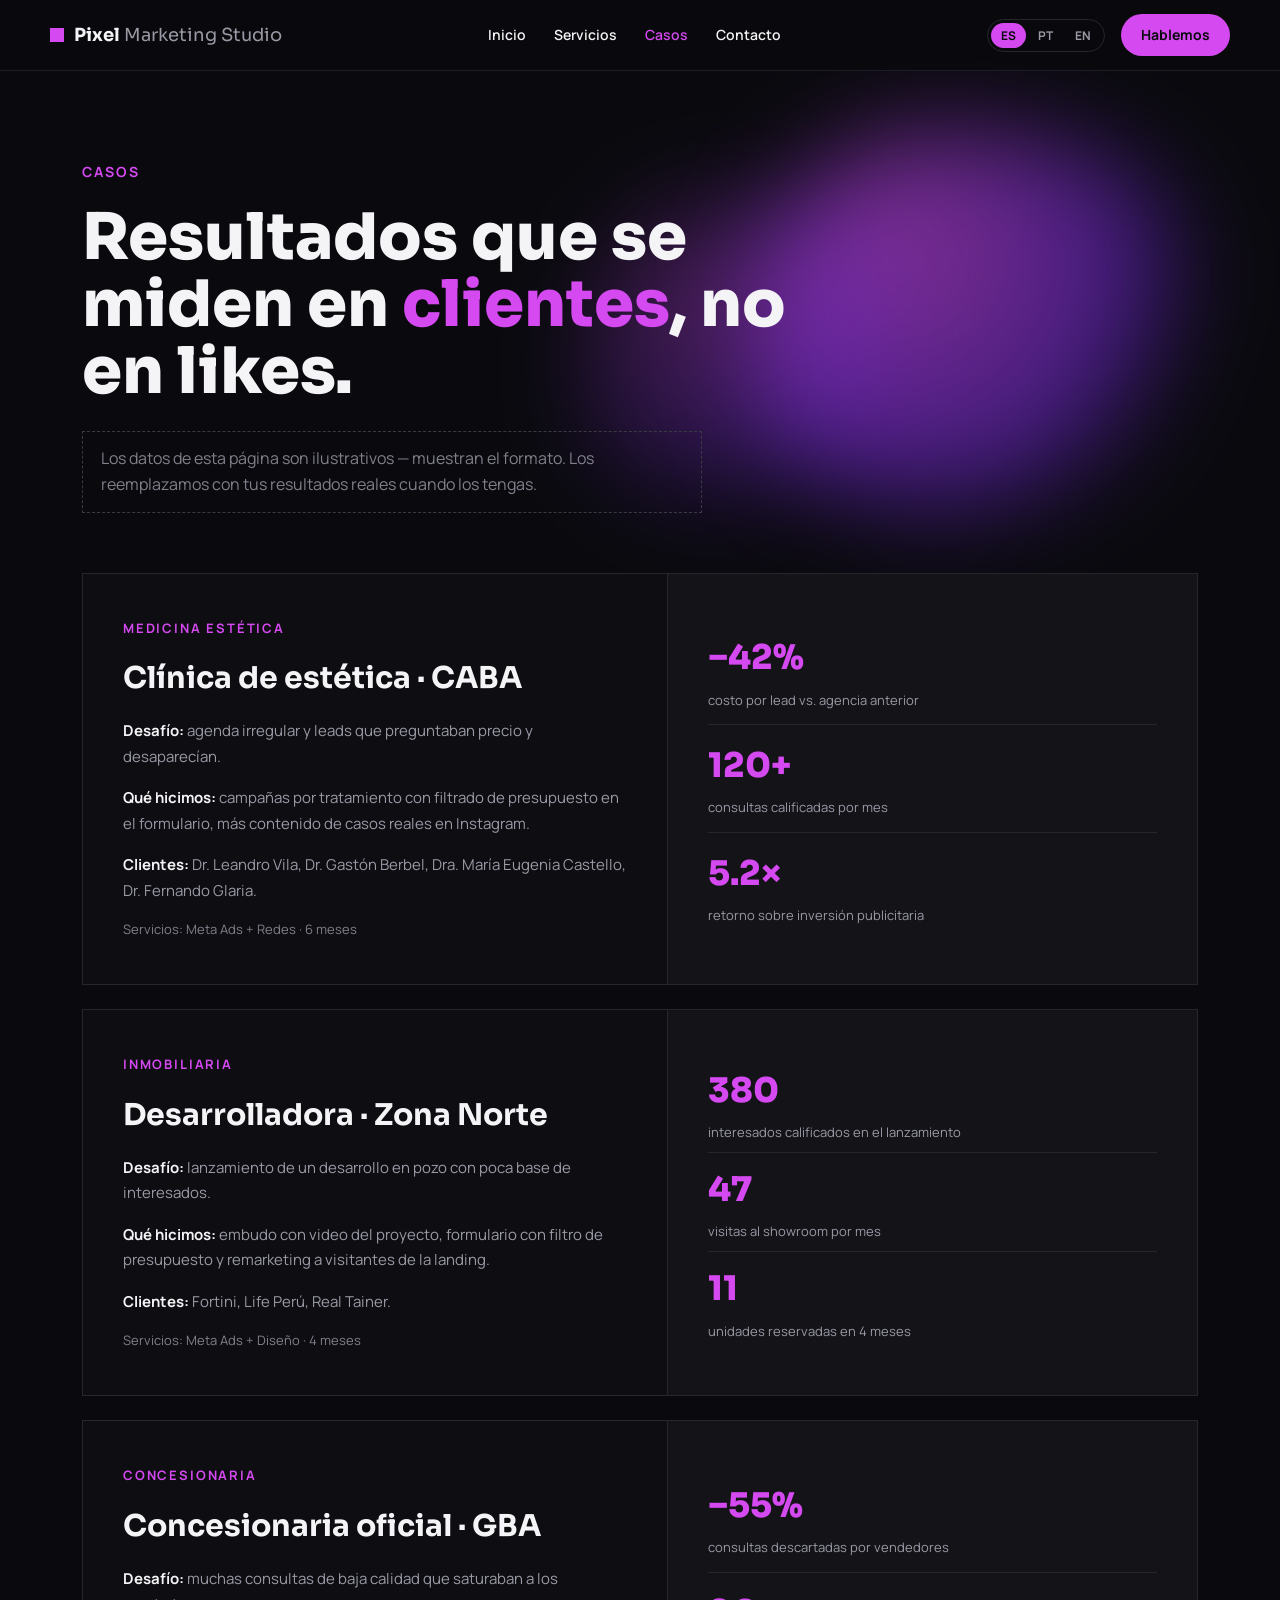
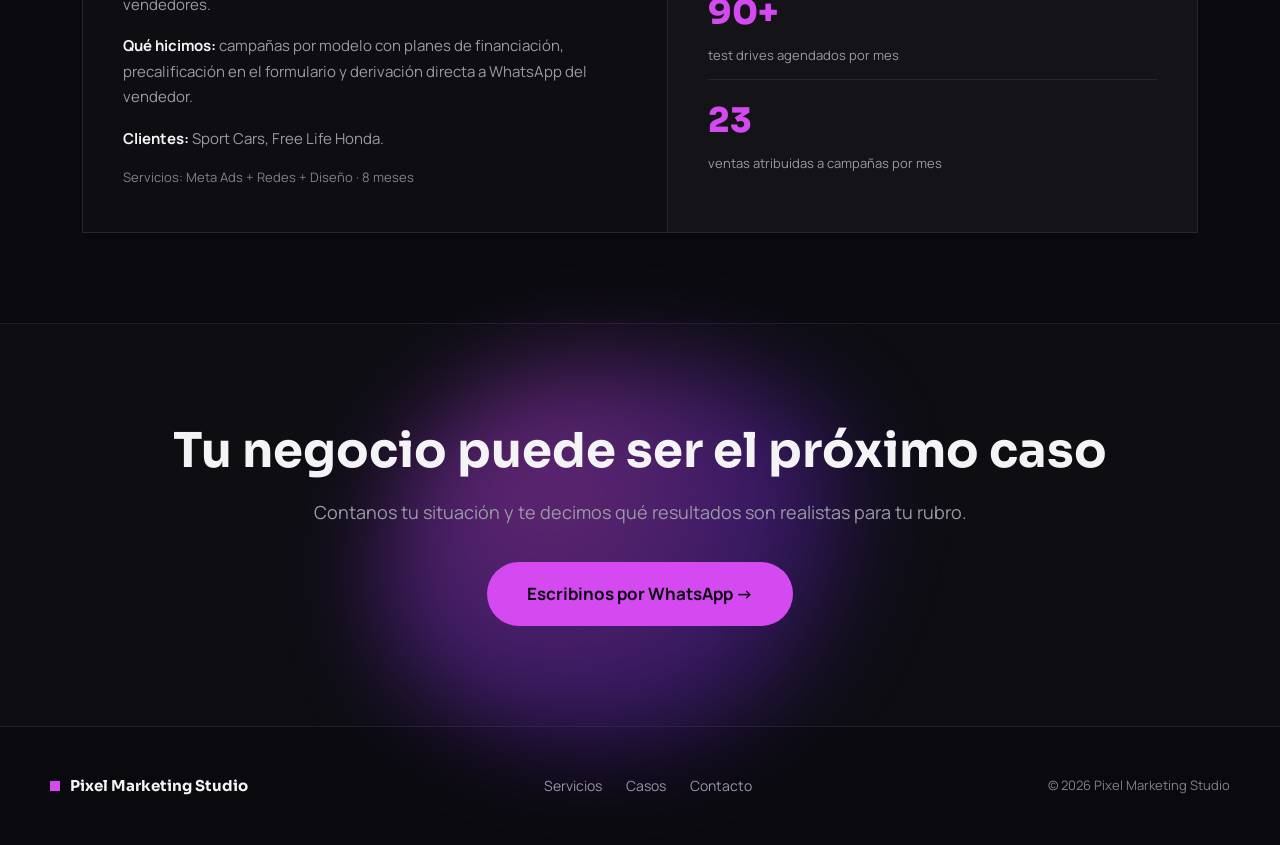
==== commit 943b2e31: "fix: mejoras SEO, mobile y limpieza tras auditoría - Inputs del formulario a 16px (evita zoom automá" ====
--- a/casos.html
+++ b/casos.html
@@ -4,7 +4,7 @@
   <meta charset="utf-8">
   <meta name="viewport" content="width=device-width, initial-scale=1">
   <title>Casos — Pixel Marketing Studio</title>
-  <meta name="description" content="Cómo medimos resultados en medicina estética, inmobiliarias y concesionarias: métricas que se miden en clientes, no en likes.">
+  <meta name="description" content="Cómo medimos resultados de marketing en medicina estética, inmobiliarias y concesionarias: métricas que se miden en clientes y ventas, no en likes.">
   <meta name="theme-color" content="#0A0A0E">
   <script>document.documentElement.classList.add('js')</script>
   <link rel="canonical" href="https://agustinlago88.github.io/pixel/casos.html">
@@ -21,8 +21,28 @@
   <meta name="twitter:card" content="summary_large_image">
   <link rel="preconnect" href="https://fonts.googleapis.com">
   <link rel="preconnect" href="https://fonts.gstatic.com" crossorigin>
-  <link href="https://fonts.googleapis.com/css2?family=Sora:wght@400;600;700;800&family=Manrope:wght@400;500;600;700&display=swap" rel="stylesheet">
+  <link href="https://fonts.googleapis.com/css2?family=Sora:wght@700;800&family=Manrope:wght@400;600;700&display=swap" rel="stylesheet">
   <link rel="stylesheet" href="styles.css">
+  <script type="application/ld+json">
+{
+  "@context": "https://schema.org",
+  "@type": "BreadcrumbList",
+  "itemListElement": [
+    {
+      "@type": "ListItem",
+      "position": 1,
+      "name": "Inicio",
+      "item": "https://agustinlago88.github.io/pixel/"
+    },
+    {
+      "@type": "ListItem",
+      "position": 2,
+      "name": "Casos",
+      "item": "https://agustinlago88.github.io/pixel/casos.html"
+    }
+  ]
+}
+  </script>
 </head>
 <body>
   <a class="skip-link" href="#main">Saltar al contenido</a>
--- a/styles.css
+++ b/styles.css
@@ -164,8 +164,8 @@
 .footer__brand{display:flex;align-items:center;gap:10px}
 .footer__brand-dot{width:10px;height:10px;background:#D549F0;display:inline-block}
 .footer__brand-name{font-family:'Sora',sans-serif;font-weight:700;font-size:15px}
-.footer__links{display:flex;gap:24px;font-size:13px}
-.footer__links a{color:#9A9AA6}
+.footer__links{display:flex;flex-wrap:wrap;gap:8px 16px;font-size:14px}
+.footer__links a{color:#9A9AA6;display:inline-block;padding:12px 4px}
 .footer__links a:hover{color:#D549F0}
 .footer__copy{font-size:13px;color:#80808C}
 
@@ -180,7 +180,7 @@
 .form{background:#0D0D12;border:1px solid #26262E;padding:44px 40px;display:flex;flex-direction:column;gap:20px}
 .form__group{display:flex;flex-direction:column;gap:8px}
 .form__label{font-size:13px;font-weight:700;color:#9A9AA6}
-.form__input,.form__select,.form__textarea{background:#131318;border:1px solid #64646F;color:#F4F4F6;padding:14px 16px;font-size:15px;font-family:'Manrope',sans-serif;outline:none;border-radius:0;transition:border-color .25s ease;width:100%}
+.form__input,.form__select,.form__textarea{background:#131318;border:1px solid #64646F;color:#F4F4F6;padding:14px 16px;font-size:16px;font-family:'Manrope',sans-serif;outline:none;border-radius:0;transition:border-color .25s ease;width:100%}
 .form__input:focus,.form__select:focus,.form__textarea:focus{border-color:#D549F0}
 .form__input::placeholder,.form__textarea::placeholder{color:#80808C}
 .form__textarea{resize:vertical}
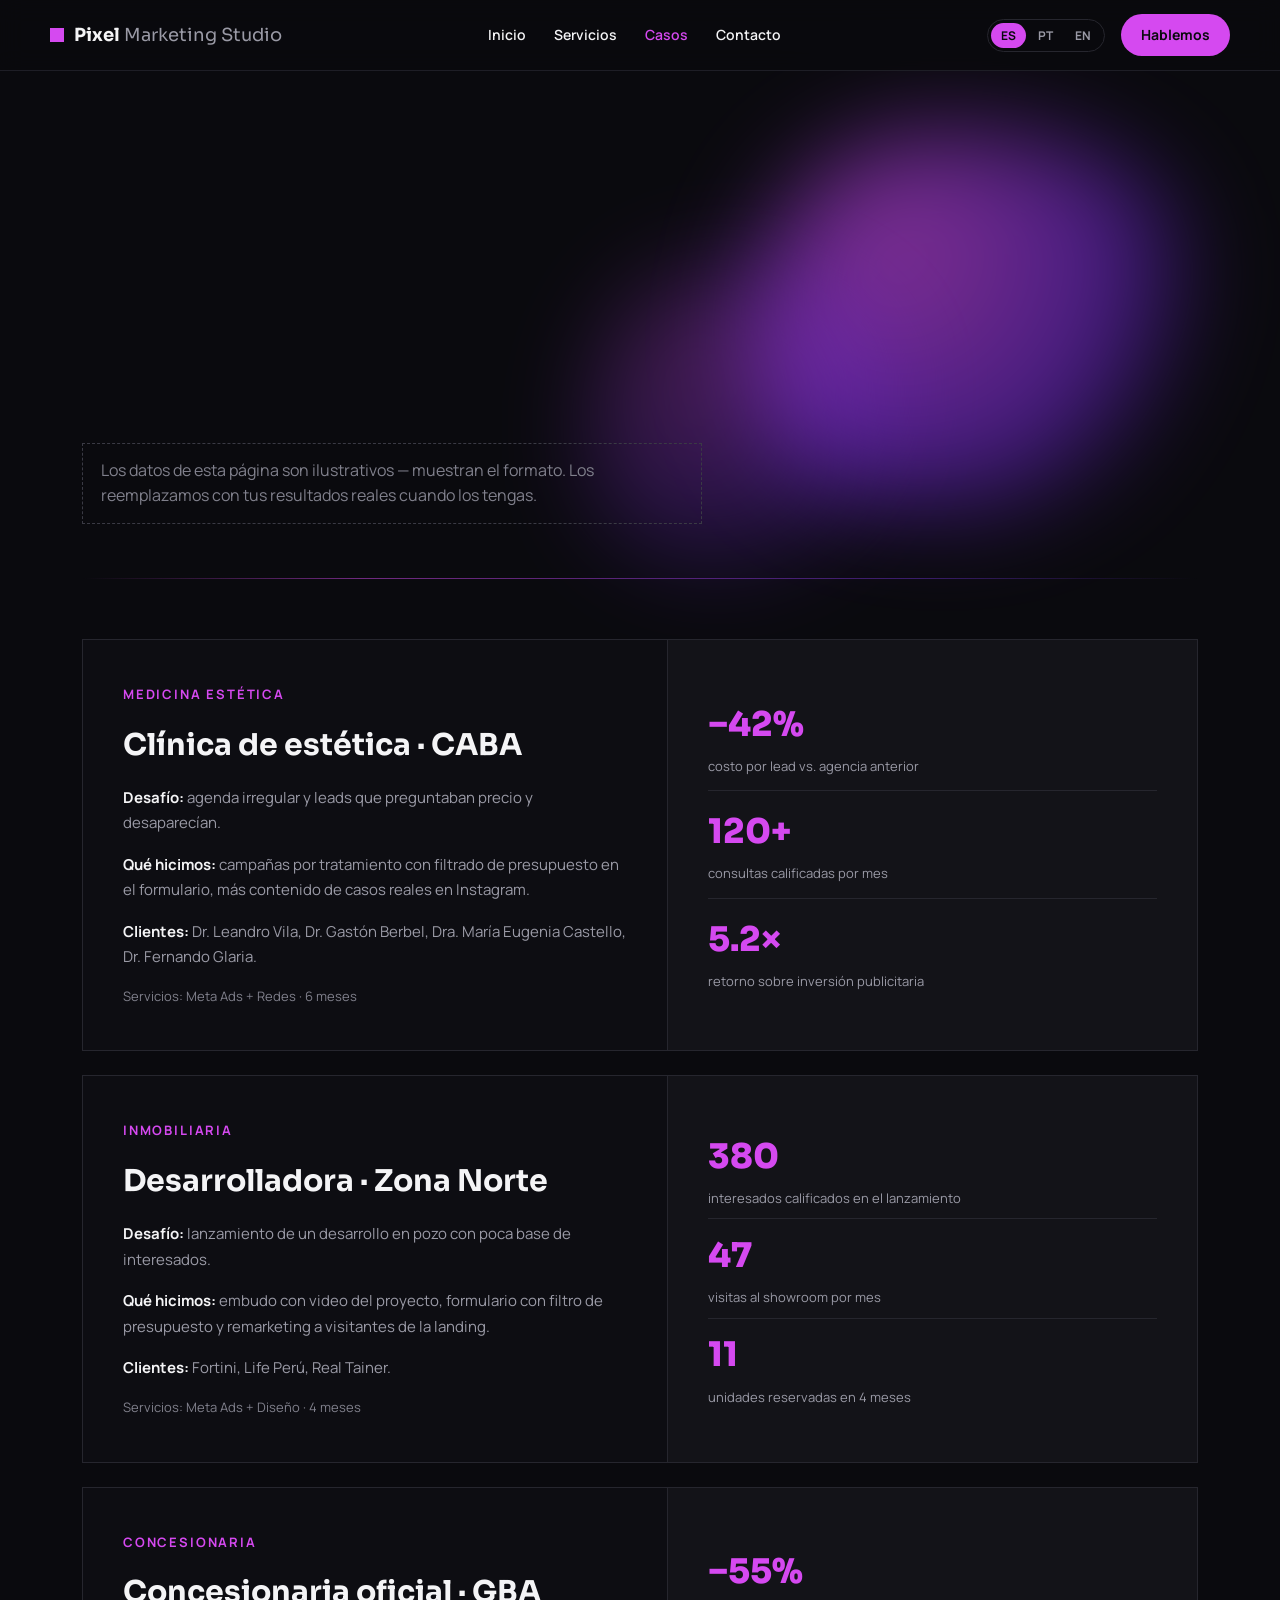
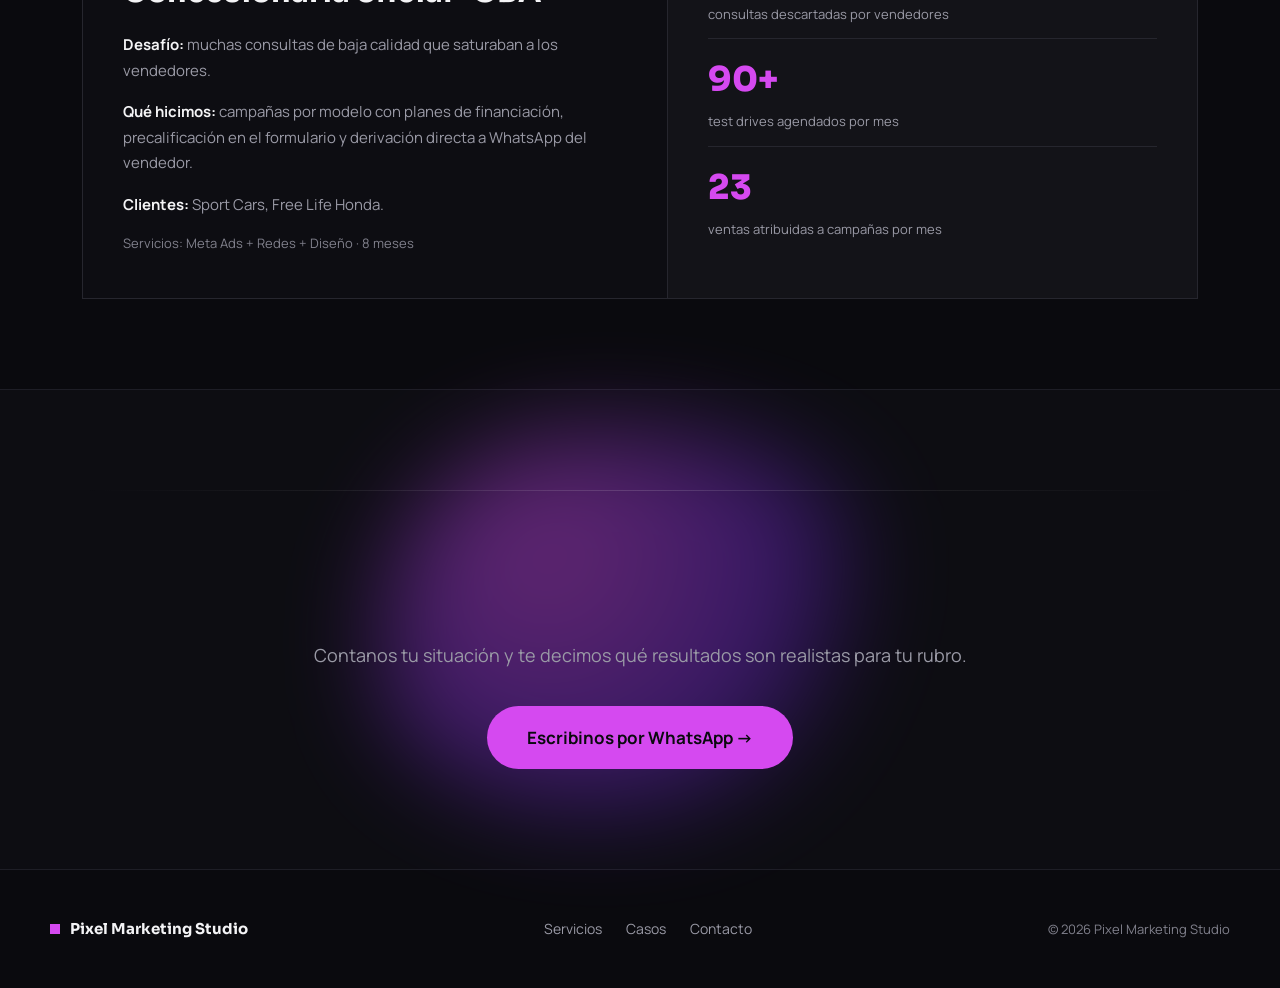
==== commit 3e2c8082: "feat(motion): implement cinematic text reveals, flow lines, rotator blur and glow cards" ====
--- a/casos.html
+++ b/casos.html
@@ -88,9 +88,17 @@
     <div class="container" style="position:relative;isolation:isolate">
       <div class="blob blob--hero-a" aria-hidden="true"></div>
       <div class="blob blob--hero-b" aria-hidden="true"></div>
-      <p class="section-label section-label--lg">Casos</p>
-      <h1 class="heading-xl" style="max-width:760px;text-wrap:pretty">Resultados que se miden en <span class="text-accent">clientes</span>, no en likes.</h1>
+      <p class="section-label section-label--lg">
+        <span class="reveal-mask"><span class="reveal-line">Casos</span></span>
+      </p>
+      <h1 class="heading-xl" style="max-width:760px;text-wrap:pretty">
+        <span class="reveal-mask"><span class="reveal-line">Resultados que se miden en</span></span>
+        <span class="reveal-mask"><span class="reveal-line"><span class="text-accent">clientes</span>, no en likes.</span></span>
+      </h1>
       <p class="text-dim" style="font-size:16px;line-height:1.6;max-width:620px;margin:26px 0 0;border:1px dashed #3A3A44;padding:14px 18px">Los datos de esta página son ilustrativos — muestran el formato. Los reemplazamos con tus resultados reales cuando los tengas.</p>
+      <div style="margin-top:54px;width:100%">
+        <div class="flow-line"></div>
+      </div>
     </div>
   </section>
 
@@ -99,7 +107,7 @@
     <div class="container" style="padding:0 32px 90px;display:grid;gap:24px">
 
       <!-- Caso 1 -->
-      <div class="case-card animate-on-scroll">
+      <div class="case-card glow-card animate-on-scroll">
         <div class="case-card__info">
           <p class="section-label" style="margin:0">Medicina estética</p>
           <h2 class="heading-sm">Clínica de estética · CABA</h2>
@@ -125,7 +133,7 @@
       </div>
 
       <!-- Caso 2 -->
-      <div class="case-card animate-on-scroll">
+      <div class="case-card glow-card animate-on-scroll">
         <div class="case-card__info">
           <p class="section-label" style="margin:0">Inmobiliaria</p>
           <h2 class="heading-sm">Desarrolladora · Zona Norte</h2>
@@ -151,7 +159,7 @@
       </div>
 
       <!-- Caso 3 -->
-      <div class="case-card animate-on-scroll">
+      <div class="case-card glow-card animate-on-scroll">
         <div class="case-card__info">
           <p class="section-label" style="margin:0">Concesionaria</p>
           <h2 class="heading-sm">Concesionaria oficial · GBA</h2>
@@ -182,8 +190,11 @@
   <!-- CTA -->
   <section class="section--alt">
     <div class="container cta-section" style="position:relative;isolation:isolate;padding:100px 32px">
+      <div class="flow-line flow-line--subtle" style="margin-bottom:72px"></div>
       <div class="blob blob--cta" aria-hidden="true"></div>
-      <h2 class="heading-lg animate-on-scroll" style="margin-bottom:20px;text-wrap:pretty">Tu negocio puede ser el próximo caso</h2>
+      <h2 class="heading-lg" style="margin-bottom:20px;text-wrap:pretty">
+        <span class="reveal-mask"><span class="reveal-line">Tu negocio puede ser el próximo caso</span></span>
+      </h2>
       <p class="text-muted animate-on-scroll" style="font-size:18px;margin-bottom:36px">Contanos tu situación y te decimos qué resultados son realistas para tu rubro.</p>
       <a href="https://wa.me/5491173655126?text=%C2%A1Hola!%20Quiero%20informaci%C3%B3n%20sobre%20sus%20servicios." rel="noopener" data-wa-link class="btn btn--primary btn--lg animate-on-scroll" target="_blank">Escribinos por WhatsApp →</a>
     </div>
--- a/styles.css
+++ b/styles.css
@@ -1,6 +1,12 @@
 /* ═══════════════════════════════════════════════════════════
    Pixel Marketing Studio — Design System
    ═══════════════════════════════════════════════════════════ */
+
+:root {
+  --ease-out-quint: cubic-bezier(0.16, 1, 0.3, 1);
+  --color-accent: #D549F0;
+  --color-accent-glow: rgba(213, 73, 240, 0.22);
+}
 
 /* ── Reset & Base ─────────────────────────────────────── */
 *,*::before,*::after{box-sizing:border-box;margin:0;padding:0}
@@ -197,9 +203,46 @@
 /* ── Pixel Grid (decorative) ──────────────────────────── */
 .pixel-grid-deco{display:grid;grid-template-columns:repeat(2,1fr);gap:20px}
 
-/* ── Scroll Animations ────────────────────────────────── */
-.js .animate-on-scroll{opacity:0;transform:translateY(20px);transition:opacity .6s cubic-bezier(.16,1,.3,1),transform .6s cubic-bezier(.16,1,.3,1)}
+/* ── Scroll Animations & Motion UI ────────────────────── */
+.js .animate-on-scroll{opacity:0;transform:translateY(20px);transition:opacity .6s var(--ease-out-quint, cubic-bezier(.16,1,.3,1)),transform .6s var(--ease-out-quint, cubic-bezier(.16,1,.3,1))}
 .js .animate-on-scroll.visible{opacity:1;transform:translateY(0)}
+
+/* ── Cinematic Text Reveals (Line by Line) ─────────────── */
+.reveal-mask{display:block;overflow:hidden;padding-bottom:.08em}
+.reveal-inline{display:inline-block;overflow:hidden;vertical-align:top}
+.reveal-line{display:inline-block;will-change:transform,opacity}
+.js .reveal-line{transform:translateY(115%);opacity:0;transition:transform 1.1s var(--ease-out-quint, cubic-bezier(.16,1,.3,1)),opacity .8s ease}
+.js .reveal-line.is-visible{transform:translateY(0%);opacity:1}
+
+/* ── Dynamic Rotator (Morph Blur) ──────────────────────── */
+.rotator-wrapper{display:inline-flex;align-items:center;min-height:1.5em;vertical-align:middle}
+.rotator-text{display:inline-block;will-change:transform,opacity,filter;transition:transform .55s var(--ease-out-quint, cubic-bezier(.16,1,.3,1)),opacity .5s ease,filter .5s ease}
+.rotator-text.blur-out{opacity:0;transform:translateY(-8px) scale(.98);filter:blur(8px)}
+.rotator-text.blur-in{opacity:1;transform:translateY(0) scale(1);filter:blur(0)}
+
+/* ── Flow Lines (Scroll Directives) ────────────────────── */
+.flow-line{position:relative;width:100%;height:1px;background:linear-gradient(90deg,transparent 0%,rgba(213,73,240,.5) 25%,rgba(124,58,237,.4) 75%,transparent 100%);transform-origin:left center;will-change:transform}
+.js .flow-line{transform:scaleX(0);transition:transform 1.2s var(--ease-out-quint, cubic-bezier(.16,1,.3,1))}
+.js .flow-line.is-visible{transform:scaleX(1)}
+
+.flow-line--subtle{background:linear-gradient(90deg,transparent 0%,rgba(255,255,255,.14) 50%,transparent 100%)}
+
+.flow-line--vertical{position:absolute;left:0;top:0;width:2px;height:100%;background:linear-gradient(180deg,#D549F0 0%,rgba(124,58,237,.4) 60%,transparent 100%);transform-origin:top center;will-change:transform}
+.js .flow-line--vertical{transform:scaleY(0);transition:transform 1.4s var(--ease-out-quint, cubic-bezier(.16,1,.3,1))}
+.js .flow-line--vertical.is-visible{transform:scaleY(1)}
+
+/* ── Interactive Tactical Objectives (Glow Cards) ──────── */
+.glow-card{position:relative;--mouse-x:50%;--mouse-y:50%;isolation:isolate;transition:transform .35s var(--ease-out-quint, cubic-bezier(.16,1,.3,1)),border-color .3s ease}
+@media (hover:hover){
+  .glow-card::before{
+    content:"";position:absolute;inset:-1px;border-radius:inherit;
+    background:radial-gradient(420px circle at var(--mouse-x,50%) var(--mouse-y,50%),rgba(213,73,240,.22),transparent 45%);
+    opacity:0;transition:opacity .35s ease;pointer-events:none;z-index:1
+  }
+  .glow-card:hover{transform:translateY(-3px);border-color:rgba(213,73,240,.45)}
+  .glow-card:hover::before{opacity:1}
+}
+.glow-card>*{position:relative;z-index:2}
 
 /* ── Reduced motion ───────────────────────────────────── */
 @media (prefers-reduced-motion:reduce){
@@ -207,6 +250,11 @@
   .show-splash .splash{display:none}
   .blob{animation:none}
   .js .animate-on-scroll{opacity:1;transform:none;transition:none}
+  .js .reveal-line{transform:none;opacity:1;transition:none}
+  .js .flow-line,.js .flow-line--vertical{transform:none;transition:none}
+  .rotator-text{filter:none!important;transform:none!important;transition:none!important}
+  .glow-card{transform:none!important;transition:none}
+  .glow-card::before{display:none}
   .btn,.card,.nav__burger span,a{transition-duration:.01s}
 }
 
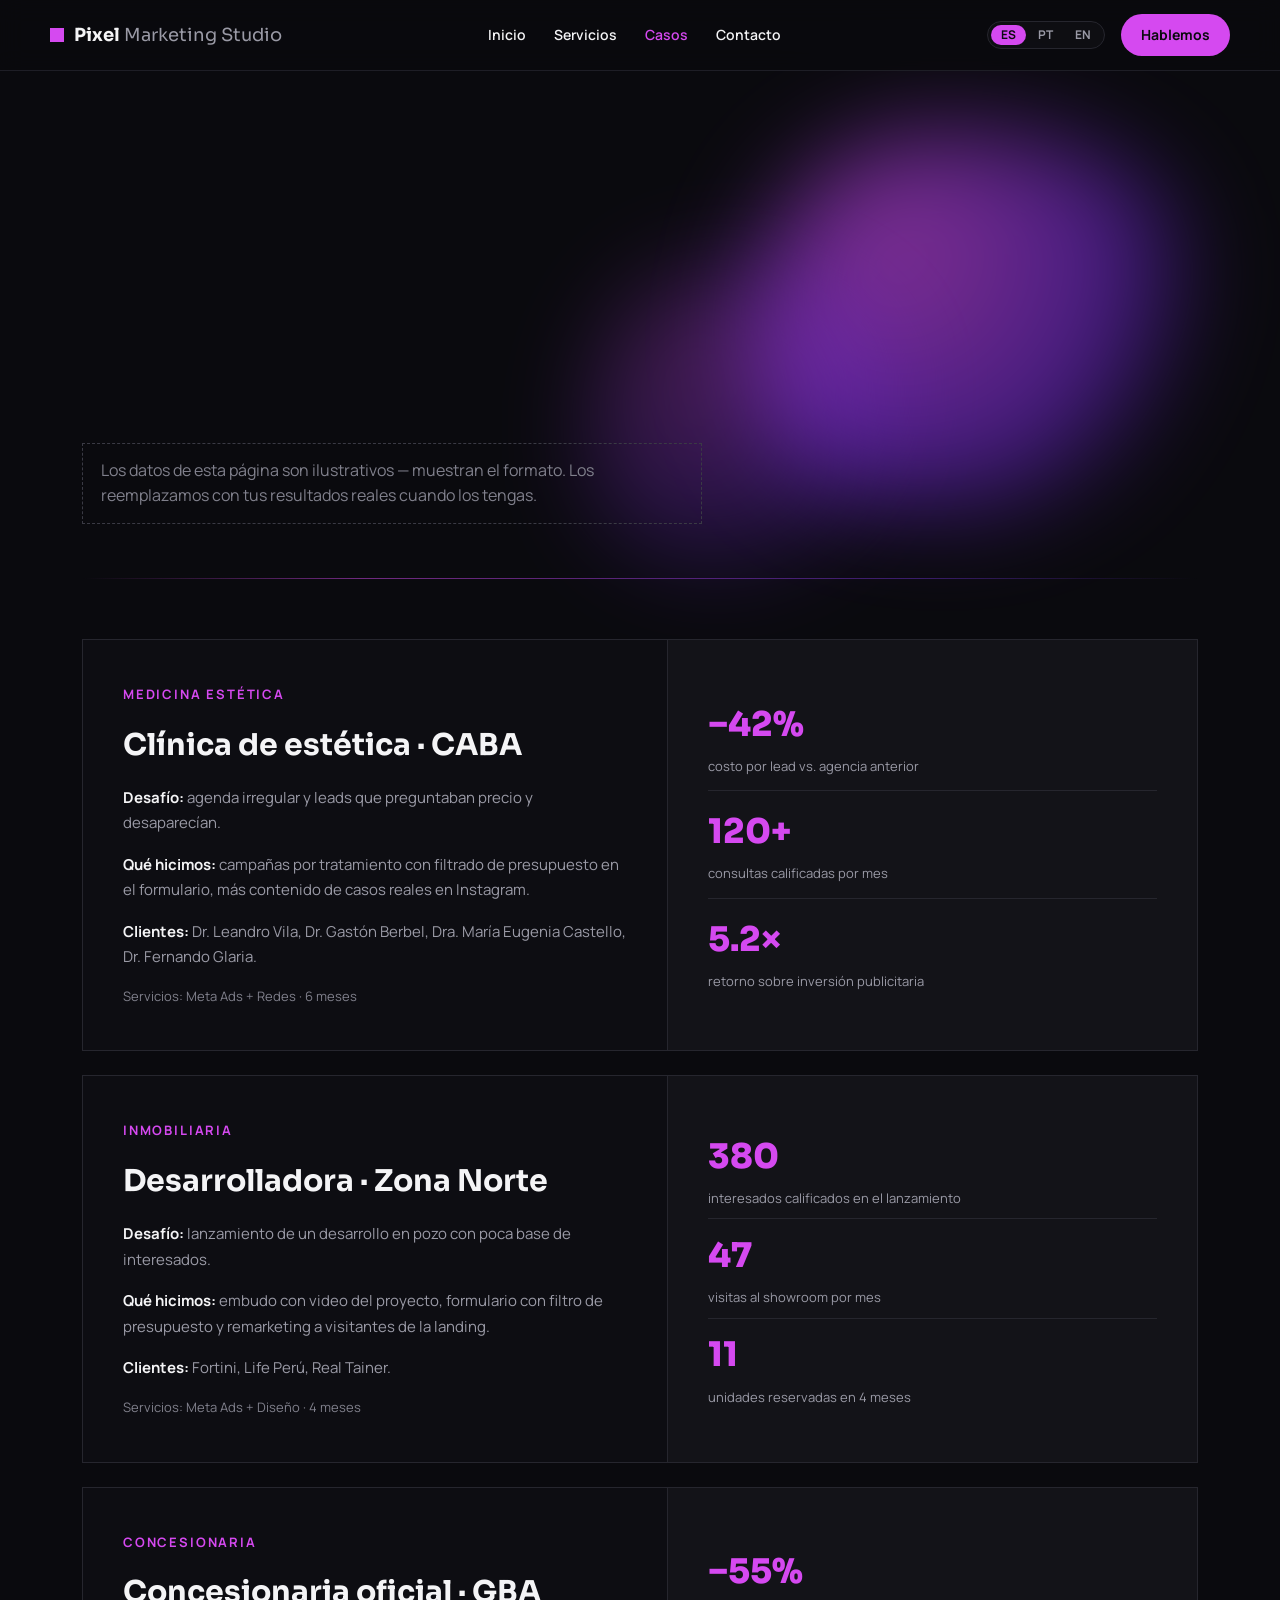
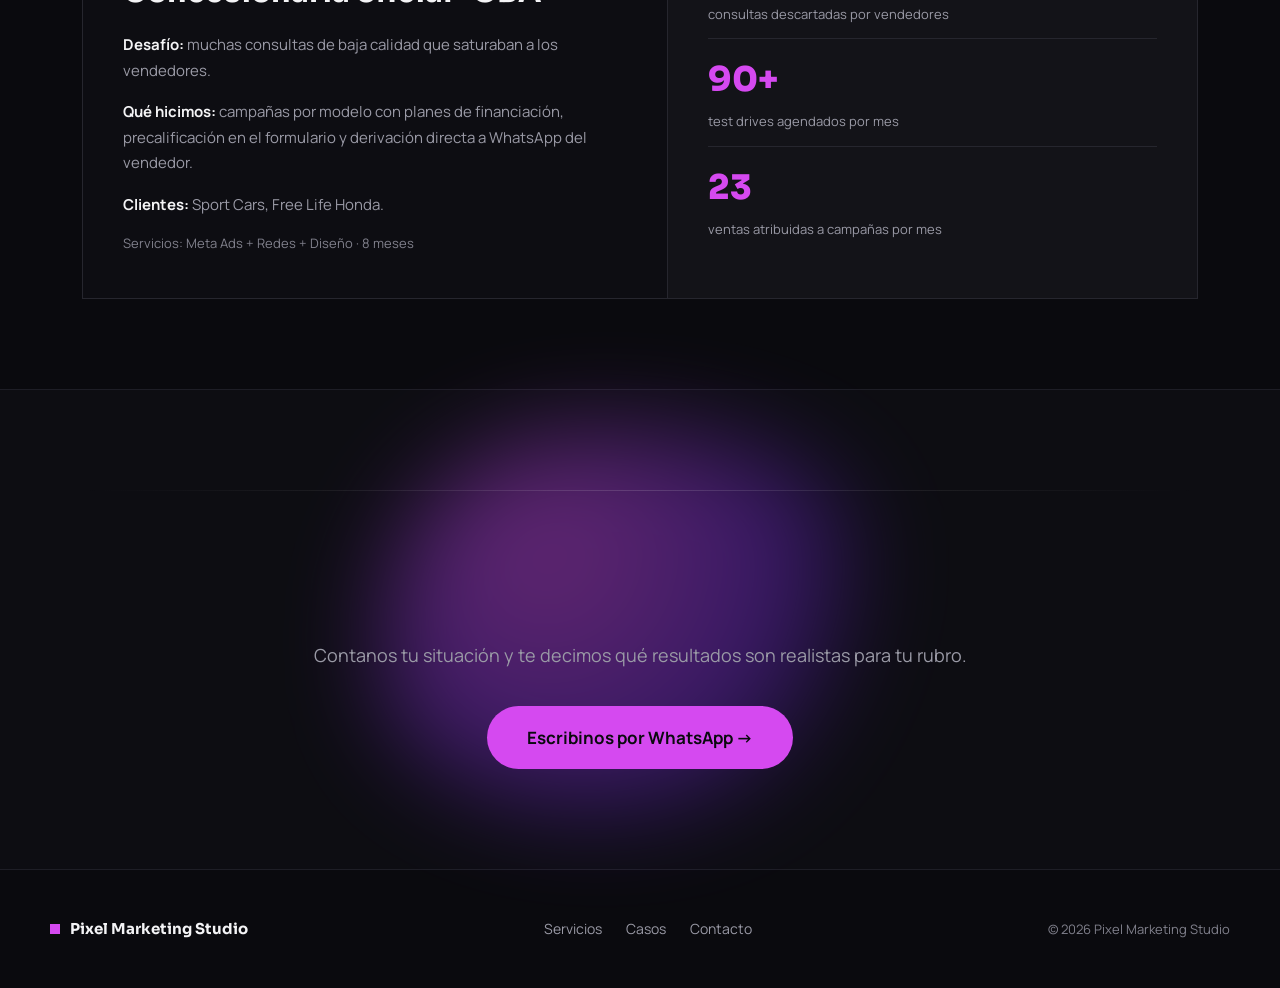
==== commit 9d053fbf: "feat(i18n): agregar soporte completo e interactivo para traducciones en ES, PT y EN" ====
--- a/casos.html
+++ b/casos.html
@@ -45,7 +45,7 @@
   </script>
 </head>
 <body>
-  <a class="skip-link" href="#main">Saltar al contenido</a>
+  <a class="skip-link" href="#main" data-i18n="skip_link">Saltar al contenido</a>
 
   <!-- NAV -->
   <nav class="nav" aria-label="Principal">
@@ -55,29 +55,34 @@
         <span class="nav__logo-text">Pixel<span> Marketing Studio</span></span>
       </a>
       <div class="nav__links">
-        <a href="index.html">Inicio</a>
-        <a href="servicios.html">Servicios</a>
-        <a href="casos.html" class="active" aria-current="page">Casos</a>
-        <a href="contacto.html">Contacto</a>
+        <a href="index.html" data-i18n="nav.home">Inicio</a>
+        <a href="servicios.html" data-i18n="nav.services">Servicios</a>
+        <a href="casos.html" class="active" aria-current="page" data-i18n="nav.cases">Casos</a>
+        <a href="contacto.html" data-i18n="nav.contact">Contacto</a>
       </div>
       <div class="nav__right">
-        <div class="nav__lang" aria-hidden="true">
-          <span class="nav__lang-active">ES</span>
-          <span class="nav__lang-inactive" title="Em breve">PT</span>
-          <span class="nav__lang-inactive" title="Coming soon">EN</span>
-        </div>
-        <a href="https://wa.me/5491173655126?text=%C2%A1Hola!%20Quiero%20informaci%C3%B3n%20sobre%20sus%20servicios." rel="noopener" data-wa-link class="btn btn--primary btn--sm" target="_blank">Hablemos</a>
+        <div class="nav__lang" role="group" aria-label="Idioma / Language">
+          <button type="button" class="nav__lang-btn active" data-lang-btn="es" aria-pressed="true">ES</button>
+          <button type="button" class="nav__lang-btn" data-lang-btn="pt" aria-pressed="false">PT</button>
+          <button type="button" class="nav__lang-btn" data-lang-btn="en" aria-pressed="false">EN</button>
+        </div>
+        <a href="https://wa.me/5491173655126?text=%C2%A1Hola!%20Quiero%20informaci%C3%B3n%20sobre%20sus%20servicios." rel="noopener" data-wa-link class="btn btn--primary btn--sm" target="_blank" data-i18n="nav.cta">Hablemos</a>
         <button class="nav__burger" type="button" aria-label="Abrir menú" aria-expanded="false" aria-controls="mobileMenu">
           <span></span><span></span><span></span>
         </button>
       </div>
     </div>
     <div class="nav__mobile-menu" id="mobileMenu">
-      <a href="index.html">Inicio</a>
-      <a href="servicios.html">Servicios</a>
-      <a href="casos.html" class="active" aria-current="page">Casos</a>
-      <a href="contacto.html">Contacto</a>
-      <a href="https://wa.me/5491173655126?text=%C2%A1Hola!%20Quiero%20informaci%C3%B3n%20sobre%20sus%20servicios." rel="noopener" data-wa-link class="btn btn--primary" target="_blank">Hablemos</a>
+      <a href="index.html" data-i18n="nav.home">Inicio</a>
+      <a href="servicios.html" data-i18n="nav.services">Servicios</a>
+      <a href="casos.html" class="active" aria-current="page" data-i18n="nav.cases">Casos</a>
+      <a href="contacto.html" data-i18n="nav.contact">Contacto</a>
+      <a href="https://wa.me/5491173655126?text=%C2%A1Hola!%20Quiero%20informaci%C3%B3n%20sobre%20sus%20servicios." rel="noopener" data-wa-link class="btn btn--primary" target="_blank" data-i18n="nav.cta">Hablemos</a>
+      <div class="nav__lang" role="group" aria-label="Idioma / Language">
+        <button type="button" class="nav__lang-btn active" data-lang-btn="es" aria-pressed="true">ES</button>
+        <button type="button" class="nav__lang-btn" data-lang-btn="pt" aria-pressed="false">PT</button>
+        <button type="button" class="nav__lang-btn" data-lang-btn="en" aria-pressed="false">EN</button>
+      </div>
     </div>
   </nav>
 
@@ -89,13 +94,13 @@
       <div class="blob blob--hero-a" aria-hidden="true"></div>
       <div class="blob blob--hero-b" aria-hidden="true"></div>
       <p class="section-label section-label--lg">
-        <span class="reveal-mask"><span class="reveal-line">Casos</span></span>
+        <span class="reveal-mask"><span class="reveal-line" data-i18n="casos.header.label">Casos</span></span>
       </p>
       <h1 class="heading-xl" style="max-width:760px;text-wrap:pretty">
-        <span class="reveal-mask"><span class="reveal-line">Resultados que se miden en</span></span>
-        <span class="reveal-mask"><span class="reveal-line"><span class="text-accent">clientes</span>, no en likes.</span></span>
+        <span class="reveal-mask"><span class="reveal-line" data-i18n="casos.header.h1_1">Resultados que se miden en</span></span>
+        <span class="reveal-mask"><span class="reveal-line" data-i18n="casos.header.h1_2"><span class="text-accent">clientes</span>, no en likes.</span></span>
       </h1>
-      <p class="text-dim" style="font-size:16px;line-height:1.6;max-width:620px;margin:26px 0 0;border:1px dashed #3A3A44;padding:14px 18px">Los datos de esta página son ilustrativos — muestran el formato. Los reemplazamos con tus resultados reales cuando los tengas.</p>
+      <p class="text-dim" style="font-size:16px;line-height:1.6;max-width:620px;margin:26px 0 0;border:1px dashed #3A3A44;padding:14px 18px" data-i18n="casos.header.disclaimer">Los datos de esta página son ilustrativos — muestran el formato. Los reemplazamos con tus resultados reales cuando los tengas.</p>
       <div style="margin-top:54px;width:100%">
         <div class="flow-line"></div>
       </div>
@@ -109,25 +114,25 @@
       <!-- Caso 1 -->
       <div class="case-card glow-card animate-on-scroll">
         <div class="case-card__info">
-          <p class="section-label" style="margin:0">Medicina estética</p>
-          <h2 class="heading-sm">Clínica de estética · CABA</h2>
-          <p class="text-muted" style="font-size:15px;line-height:1.7"><strong style="color:#F4F4F6">Desafío:</strong> agenda irregular y leads que preguntaban precio y desaparecían.</p>
-          <p class="text-muted" style="font-size:15px;line-height:1.7"><strong style="color:#F4F4F6">Qué hicimos:</strong> campañas por tratamiento con filtrado de presupuesto en el formulario, más contenido de casos reales en Instagram.</p>
-          <p class="text-muted" style="font-size:15px;line-height:1.7"><strong style="color:#F4F4F6">Clientes:</strong> Dr. Leandro Vila, Dr. Gastón Berbel, Dra. María Eugenia Castello, Dr. Fernando Glaria.</p>
-          <p class="text-dim" style="font-size:13px;margin:auto 0 0">Servicios: Meta Ads + Redes · 6 meses</p>
+          <p class="section-label" style="margin:0" data-i18n="casos.c1.tag">Medicina estética</p>
+          <h2 class="heading-sm" data-i18n="casos.c1.title">Clínica de estética · CABA</h2>
+          <p class="text-muted" style="font-size:15px;line-height:1.7" data-i18n="casos.c1.challenge"><strong style="color:#F4F4F6">Desafío:</strong> agenda irregular y leads que preguntaban precio y desaparecían.</p>
+          <p class="text-muted" style="font-size:15px;line-height:1.7" data-i18n="casos.c1.solution"><strong style="color:#F4F4F6">Qué hicimos:</strong> campañas por tratamiento con filtrado de presupuesto en el formulario, más contenido de casos reales en Instagram.</p>
+          <p class="text-muted" style="font-size:15px;line-height:1.7" data-i18n="casos.c1.clients"><strong style="color:#F4F4F6">Clientes:</strong> Dr. Leandro Vila, Dr. Gastón Berbel, Dra. María Eugenia Castello, Dr. Fernando Glaria.</p>
+          <p class="text-dim" style="font-size:13px;margin:auto 0 0" data-i18n="casos.c1.meta">Servicios: Meta Ads + Redes · 6 meses</p>
         </div>
         <div class="case-card__stats">
           <div class="case-card__stat">
-            <p class="case-card__stat-value">−42%</p>
-            <p class="case-card__stat-label">costo por lead vs. agencia anterior</p>
-          </div>
-          <div class="case-card__stat">
-            <p class="case-card__stat-value">120+</p>
-            <p class="case-card__stat-label">consultas calificadas por mes</p>
-          </div>
-          <div class="case-card__stat">
-            <p class="case-card__stat-value">5.2×</p>
-            <p class="case-card__stat-label">retorno sobre inversión publicitaria</p>
+            <p class="case-card__stat-value" data-i18n="casos.c1.s1_val">−42%</p>
+            <p class="case-card__stat-label" data-i18n="casos.c1.s1_lbl">costo por lead vs. agencia anterior</p>
+          </div>
+          <div class="case-card__stat">
+            <p class="case-card__stat-value" data-i18n="casos.c1.s2_val">120+</p>
+            <p class="case-card__stat-label" data-i18n="casos.c1.s2_lbl">consultas calificadas por mes</p>
+          </div>
+          <div class="case-card__stat">
+            <p class="case-card__stat-value" data-i18n="casos.c1.s3_val">5.2×</p>
+            <p class="case-card__stat-label" data-i18n="casos.c1.s3_lbl">retorno sobre inversión publicitaria</p>
           </div>
         </div>
       </div>
@@ -135,25 +140,25 @@
       <!-- Caso 2 -->
       <div class="case-card glow-card animate-on-scroll">
         <div class="case-card__info">
-          <p class="section-label" style="margin:0">Inmobiliaria</p>
-          <h2 class="heading-sm">Desarrolladora · Zona Norte</h2>
-          <p class="text-muted" style="font-size:15px;line-height:1.7"><strong style="color:#F4F4F6">Desafío:</strong> lanzamiento de un desarrollo en pozo con poca base de interesados.</p>
-          <p class="text-muted" style="font-size:15px;line-height:1.7"><strong style="color:#F4F4F6">Qué hicimos:</strong> embudo con video del proyecto, formulario con filtro de presupuesto y remarketing a visitantes de la landing.</p>
-          <p class="text-muted" style="font-size:15px;line-height:1.7"><strong style="color:#F4F4F6">Clientes:</strong> Fortini, Life Perú, Real Tainer.</p>
-          <p class="text-dim" style="font-size:13px;margin:auto 0 0">Servicios: Meta Ads + Diseño · 4 meses</p>
+          <p class="section-label" style="margin:0" data-i18n="casos.c2.tag">Inmobiliaria</p>
+          <h2 class="heading-sm" data-i18n="casos.c2.title">Desarrolladora · Zona Norte</h2>
+          <p class="text-muted" style="font-size:15px;line-height:1.7" data-i18n="casos.c2.challenge"><strong style="color:#F4F4F6">Desafío:</strong> lanzamiento de un desarrollo en pozo con poca base de interesados.</p>
+          <p class="text-muted" style="font-size:15px;line-height:1.7" data-i18n="casos.c2.solution"><strong style="color:#F4F4F6">Qué hicimos:</strong> embudo con video del proyecto, formulario con filtro de presupuesto y remarketing a visitantes de la landing.</p>
+          <p class="text-muted" style="font-size:15px;line-height:1.7" data-i18n="casos.c2.clients"><strong style="color:#F4F4F6">Clientes:</strong> Fortini, Life Perú, Real Tainer.</p>
+          <p class="text-dim" style="font-size:13px;margin:auto 0 0" data-i18n="casos.c2.meta">Servicios: Meta Ads + Diseño · 4 meses</p>
         </div>
         <div class="case-card__stats">
           <div class="case-card__stat">
-            <p class="case-card__stat-value">380</p>
-            <p class="case-card__stat-label">interesados calificados en el lanzamiento</p>
-          </div>
-          <div class="case-card__stat">
-            <p class="case-card__stat-value">47</p>
-            <p class="case-card__stat-label">visitas al showroom por mes</p>
-          </div>
-          <div class="case-card__stat">
-            <p class="case-card__stat-value">11</p>
-            <p class="case-card__stat-label">unidades reservadas en 4 meses</p>
+            <p class="case-card__stat-value" data-i18n="casos.c2.s1_val">380</p>
+            <p class="case-card__stat-label" data-i18n="casos.c2.s1_lbl">interesados calificados en el lanzamiento</p>
+          </div>
+          <div class="case-card__stat">
+            <p class="case-card__stat-value" data-i18n="casos.c2.s2_val">47</p>
+            <p class="case-card__stat-label" data-i18n="casos.c2.s2_lbl">visitas al showroom por mes</p>
+          </div>
+          <div class="case-card__stat">
+            <p class="case-card__stat-value" data-i18n="casos.c2.s3_val">11</p>
+            <p class="case-card__stat-label" data-i18n="casos.c2.s3_lbl">unidades reservadas en 4 meses</p>
           </div>
         </div>
       </div>
@@ -161,25 +166,25 @@
       <!-- Caso 3 -->
       <div class="case-card glow-card animate-on-scroll">
         <div class="case-card__info">
-          <p class="section-label" style="margin:0">Concesionaria</p>
-          <h2 class="heading-sm">Concesionaria oficial · GBA</h2>
-          <p class="text-muted" style="font-size:15px;line-height:1.7"><strong style="color:#F4F4F6">Desafío:</strong> muchas consultas de baja calidad que saturaban a los vendedores.</p>
-          <p class="text-muted" style="font-size:15px;line-height:1.7"><strong style="color:#F4F4F6">Qué hicimos:</strong> campañas por modelo con planes de financiación, precalificación en el formulario y derivación directa a WhatsApp del vendedor.</p>
-          <p class="text-muted" style="font-size:15px;line-height:1.7"><strong style="color:#F4F4F6">Clientes:</strong> Sport Cars, Free Life Honda.</p>
-          <p class="text-dim" style="font-size:13px;margin:auto 0 0">Servicios: Meta Ads + Redes + Diseño · 8 meses</p>
+          <p class="section-label" style="margin:0" data-i18n="casos.c3.tag">Concesionaria</p>
+          <h2 class="heading-sm" data-i18n="casos.c3.title">Concesionaria oficial · GBA</h2>
+          <p class="text-muted" style="font-size:15px;line-height:1.7" data-i18n="casos.c3.challenge"><strong style="color:#F4F4F6">Desafío:</strong> muchas consultas de baja calidad que saturaban a los vendedores.</p>
+          <p class="text-muted" style="font-size:15px;line-height:1.7" data-i18n="casos.c3.solution"><strong style="color:#F4F4F6">Qué hicimos:</strong> campañas por modelo con planes de financiación, precalificación en el formulario y derivación directa a WhatsApp del vendedor.</p>
+          <p class="text-muted" style="font-size:15px;line-height:1.7" data-i18n="casos.c3.clients"><strong style="color:#F4F4F6">Clientes:</strong> Sport Cars, Free Life Honda.</p>
+          <p class="text-dim" style="font-size:13px;margin:auto 0 0" data-i18n="casos.c3.meta">Servicios: Meta Ads + Redes + Diseño · 8 meses</p>
         </div>
         <div class="case-card__stats">
           <div class="case-card__stat">
-            <p class="case-card__stat-value">−55%</p>
-            <p class="case-card__stat-label">consultas descartadas por vendedores</p>
-          </div>
-          <div class="case-card__stat">
-            <p class="case-card__stat-value">90+</p>
-            <p class="case-card__stat-label">test drives agendados por mes</p>
-          </div>
-          <div class="case-card__stat">
-            <p class="case-card__stat-value">23</p>
-            <p class="case-card__stat-label">ventas atribuidas a campañas por mes</p>
+            <p class="case-card__stat-value" data-i18n="casos.c3.s1_val">−55%</p>
+            <p class="case-card__stat-label" data-i18n="casos.c3.s1_lbl">consultas descartadas por vendedores</p>
+          </div>
+          <div class="case-card__stat">
+            <p class="case-card__stat-value" data-i18n="casos.c3.s2_val">90+</p>
+            <p class="case-card__stat-label" data-i18n="casos.c3.s2_lbl">test drives agendados por mes</p>
+          </div>
+          <div class="case-card__stat">
+            <p class="case-card__stat-value" data-i18n="casos.c3.s3_val">23</p>
+            <p class="case-card__stat-label" data-i18n="casos.c3.s3_lbl">ventas atribuidas a campañas por mes</p>
           </div>
         </div>
       </div>
@@ -193,10 +198,10 @@
       <div class="flow-line flow-line--subtle" style="margin-bottom:72px"></div>
       <div class="blob blob--cta" aria-hidden="true"></div>
       <h2 class="heading-lg" style="margin-bottom:20px;text-wrap:pretty">
-        <span class="reveal-mask"><span class="reveal-line">Tu negocio puede ser el próximo caso</span></span>
+        <span class="reveal-mask"><span class="reveal-line" data-i18n="casos.cta.h2">Tu negocio puede ser el próximo caso</span></span>
       </h2>
-      <p class="text-muted animate-on-scroll" style="font-size:18px;margin-bottom:36px">Contanos tu situación y te decimos qué resultados son realistas para tu rubro.</p>
-      <a href="https://wa.me/5491173655126?text=%C2%A1Hola!%20Quiero%20informaci%C3%B3n%20sobre%20sus%20servicios." rel="noopener" data-wa-link class="btn btn--primary btn--lg animate-on-scroll" target="_blank">Escribinos por WhatsApp →</a>
+      <p class="text-muted animate-on-scroll" style="font-size:18px;margin-bottom:36px" data-i18n="casos.cta.desc">Contanos tu situación y te decimos qué resultados son realistas para tu rubro.</p>
+      <a href="https://wa.me/5491173655126?text=%C2%A1Hola!%20Quiero%20informaci%C3%B3n%20sobre%20sus%20servicios." rel="noopener" data-wa-link class="btn btn--primary btn--lg animate-on-scroll" target="_blank" data-i18n="casos.cta.btn">Escribinos por WhatsApp →</a>
     </div>
   </section>
 
@@ -210,14 +215,15 @@
         <span class="footer__brand-name">Pixel Marketing Studio</span>
       </div>
       <div class="footer__links">
-        <a href="servicios.html">Servicios</a>
-        <a href="casos.html">Casos</a>
-        <a href="contacto.html">Contacto</a>
-      </div>
-      <p class="footer__copy">© 2026 Pixel Marketing Studio</p>
+        <a href="servicios.html" data-i18n="nav.services">Servicios</a>
+        <a href="casos.html" data-i18n="nav.cases">Casos</a>
+        <a href="contacto.html" data-i18n="nav.contact">Contacto</a>
+      </div>
+      <p class="footer__copy" data-i18n="footer.rights">© 2026 Pixel Marketing Studio</p>
     </div>
   </footer>
 
+  <script src="translations.js"></script>
   <script src="main.js"></script>
 </body>
 </html>
--- a/styles.css
+++ b/styles.css
@@ -94,9 +94,11 @@
 .nav__links{display:flex;align-items:center;gap:28px;font-size:14px;font-weight:600}
 .nav__links a.active{color:#D549F0}
 .nav__right{display:flex;align-items:center;gap:16px}
-.nav__lang{display:flex;gap:2px;border:1px solid #26262E;border-radius:999px;padding:3px;font-size:12px;font-weight:700}
-.nav__lang-active{background:#D549F0;color:#0A0A0E;padding:3px 10px;border-radius:999px}
-.nav__lang-inactive{color:#9A9AA6;padding:3px 10px}
+.nav__lang{display:inline-flex;align-items:center;gap:2px;border:1px solid #26262E;border-radius:999px;padding:3px;font-size:12px;font-weight:700;background:rgba(19,19,24,.6)}
+.nav__lang-btn{background:none;border:none;color:#9A9AA6;padding:4px 10px;border-radius:999px;cursor:pointer;font-family:'Manrope',sans-serif;font-weight:700;font-size:12px;line-height:1;transition:all .2s ease}
+.nav__lang-btn:hover{color:#F4F4F6}
+.nav__lang-btn:focus-visible{outline:2px solid #D549F0;outline-offset:2px}
+.nav__lang-btn.active{background:#D549F0;color:#0A0A0E}
 
 /* Mobile burger */
 .nav__burger{display:none;flex-direction:column;justify-content:center;align-items:center;gap:5px;background:none;border:none;cursor:pointer;width:44px;height:44px;padding:0;z-index:60}
@@ -106,10 +108,12 @@
 .nav__burger.open span:nth-child(3){transform:rotate(-45deg) translate(5px,-5px)}
 
 /* Mobile menu overlay */
-.nav__mobile-menu{display:none;position:fixed;inset:0;top:var(--nav-h,64px);background:rgba(10,10,14,.97);backdrop-filter:blur(20px);-webkit-backdrop-filter:blur(20px);z-index:49;flex-direction:column;align-items:center;justify-content:center;gap:32px}
+.nav__mobile-menu{display:none;position:fixed;inset:0;top:var(--nav-h,64px);background:rgba(10,10,14,.97);backdrop-filter:blur(20px);-webkit-backdrop-filter:blur(20px);z-index:49;flex-direction:column;align-items:center;justify-content:center;gap:28px}
 .nav__mobile-menu.open{display:flex}
 .nav__mobile-menu a{font-family:'Sora',sans-serif;font-size:22px;font-weight:700;color:#F4F4F6;transition:color .25s}
 .nav__mobile-menu a:hover,.nav__mobile-menu a.active{color:#D549F0}
+.nav__mobile-menu .nav__lang{padding:4px;margin-top:4px}
+.nav__mobile-menu .nav__lang-btn{padding:8px 16px;font-size:14px}
 
 /* ── Buttons ──────────────────────────────────────────── */
 .btn{display:inline-block;padding:16px 32px;border-radius:999px;font-weight:700;font-size:16px;text-align:center;transition:all .25s ease;cursor:pointer;border:none;font-family:'Manrope',sans-serif}
